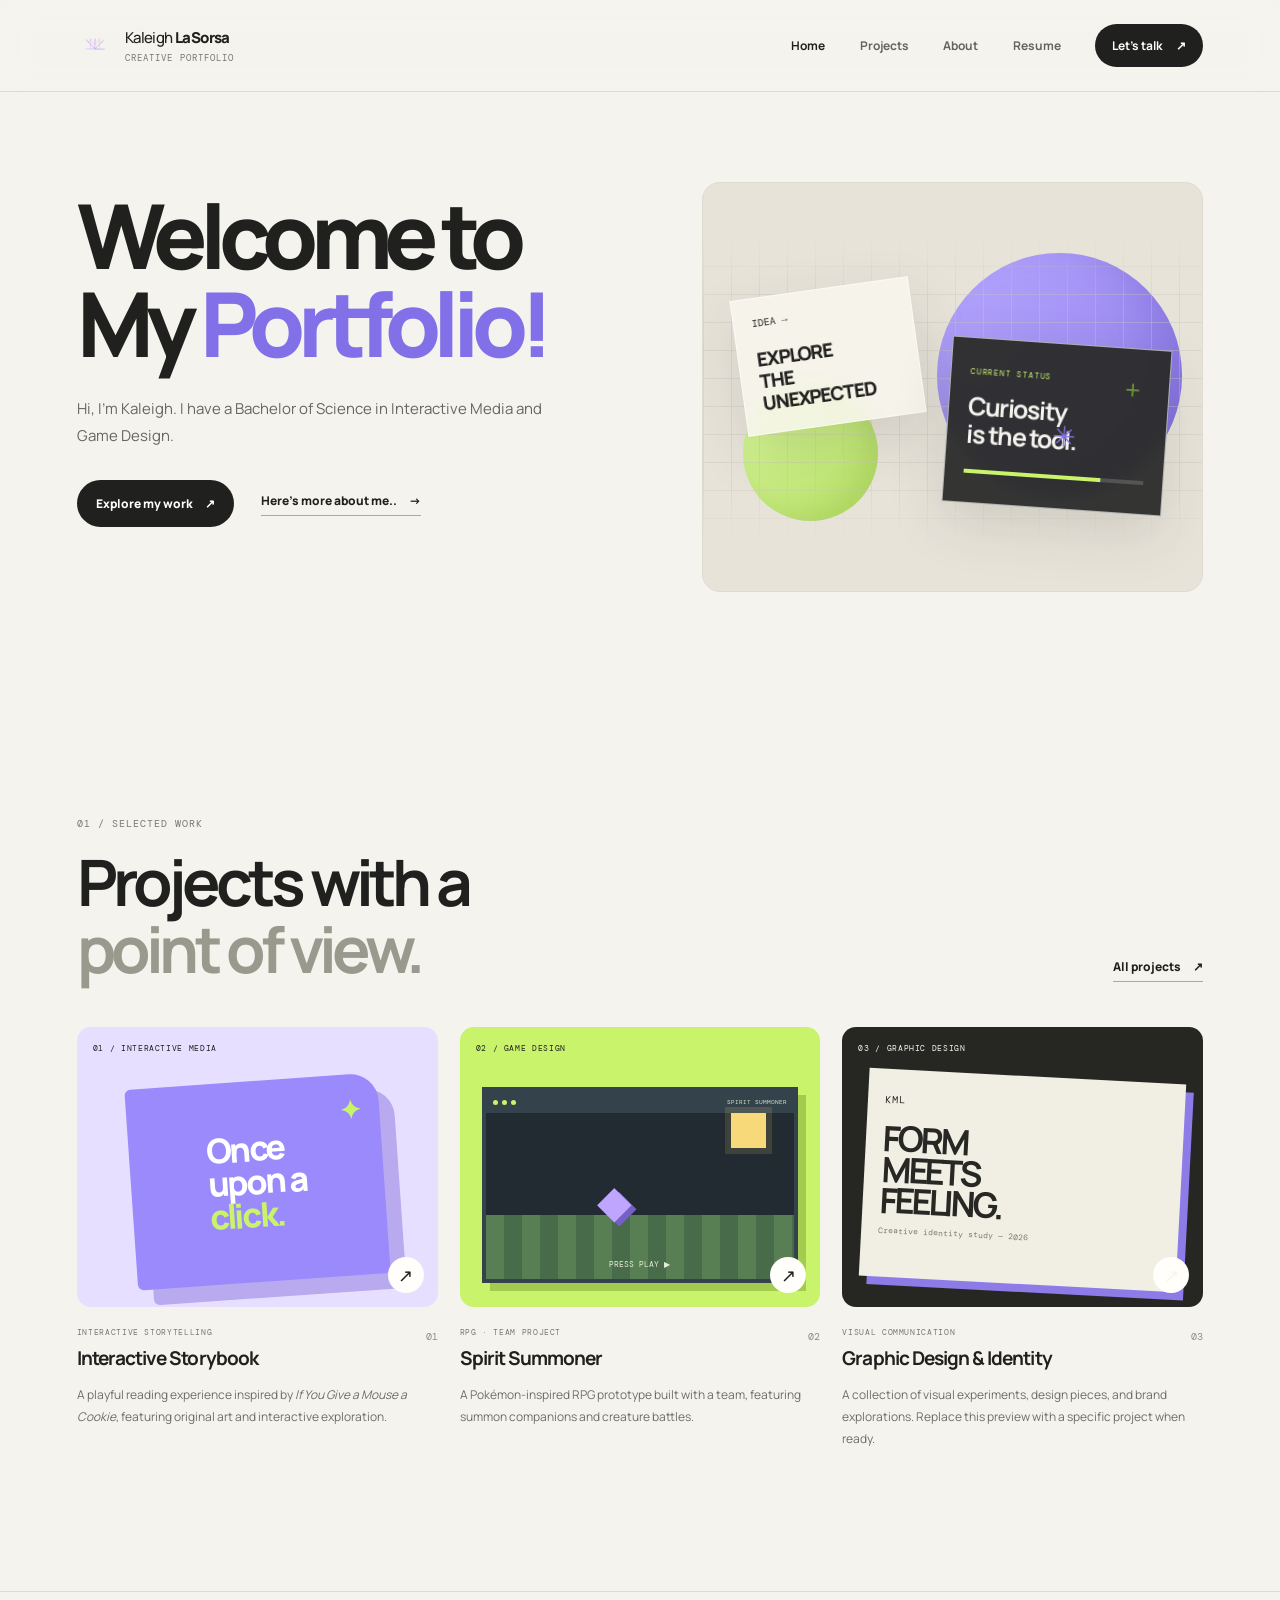
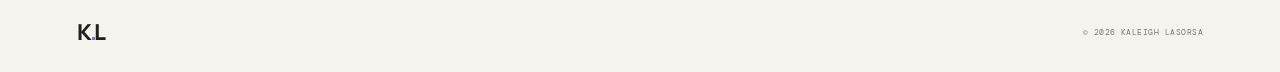
==== index.html @ 88a67cc1 "fix index" ====
<!doctype html>
<html lang="en">
<head>
  <meta charset="utf-8">
  <meta name="viewport" content="width=device-width, initial-scale=1">
  <meta name="description" content="Kaleigh LaSorsa's interactive media, game design, and creative portfolio.">
  <title>Kaleigh LaSorsa — Creative Portfolio</title>
  <link rel="preconnect" href="https://fonts.googleapis.com">
  <link rel="preconnect" href="https://fonts.gstatic.com" crossorigin>
  <link href="https://fonts.googleapis.com/css2?family=DM+Mono:wght@400;500&family=Manrope:wght@400;500;600;700;800&display=swap" rel="stylesheet">
  <link rel="stylesheet" href="style.css">
  <script src="script.js" defer></script>
</head>
<body>
  <a class="skip-link" href="#main">Skip to content</a>
  <div class="site-shell">
    <header class="site-header">
      <a class="brand" href="index.html" aria-label="Kaleigh LaSorsa home">
        <img src="images/logo-kml.png" alt="" class="brand-mark" onerror="this.style.display='none'">
        <span>Kaleigh <b>LaSorsa</b><small>CREATIVE PORTFOLIO</small></span>
      </a>
      <button class="menu-toggle" aria-expanded="false" aria-controls="primary-nav">Menu <span>＋</span></button>
      <nav class="nav-links" id="primary-nav" aria-label="Main navigation">
        <a class="active" href="index.html">Home</a>
        <a href="projects.html">Projects</a>
        <a href="about.html">About</a>
        <a href="resume.pdf">Resume</a>
        <a class="nav-contact" href="contact.html">Let's talk <span>↗</span></a>
      </nav>
    </header>

    <main id="main">
      <section class="hero section-wrap">
        <div class="hero-copy reveal">
          <h1>Welcome to <br>My <span class="accent-word">Portfolio!</span></h1>
          <p class="hero-intro"> Hi, I'm Kaleigh. I have a Bachelor of Science in Interactive Media
            and Game Design.  </p>
          <div class="hero-actions">
            <a class="button button-primary" href="projects.html">Explore my work <span>↗</span></a>
            <a class="text-link" href="about.html"> Here's more about me.. <span>→</span></a>
          </div>
          <div class="hero-meta">
  
          </div>
        </div>
        <div class="hero-art reveal" aria-label="Abstract creative studio illustration">
          <div class="art-topline"></div>
          <div class="orb orb-one"></div><div class="orb orb-two"></div>
          <div class="art-grid"></div>
          <div class="art-card card-back"><span>IDEA →</span><b>EXPLORE<br>THE UNEXPECTED</b></div>
          <div class="art-card card-front"><span class="mini-label">CURRENT STATUS</span><strong>Curiosity<br>is the tool.</strong><div class="progress-track"><i></i></div>
          <span class="art-cross cross-one">✳</span><span class="art-cross cross-two">+</span>
        </div>
      </section>

    

      <section class="section-wrap work-section" id="selected-work">
        <div class="section-heading reveal"><div><p class="eyebrow">01 / SELECTED WORK</p><h2>Projects with a<br><span class="muted-heading">point of view.</span></h2></div><a class="text-link" href="projects.html">All projects <span>↗</span></a></div>
        <div class="project-grid">
          <article class="project-card reveal">
            <a class="project-visual story-visual" href="projects.html" aria-label="View Interactive Storybook project">
              <span class="visual-label">01 / INTERACTIVE MEDIA</span><div class="storybook-shape"><span>Once<br>upon a<br><i>click.</i></span><b>✦</b></div><span class="visual-arrow">↗</span>
            </a>
            <div class="project-info"><div><p class="project-type">INTERACTIVE STORYTELLING</p><h3>Interactive Storybook</h3></div><span class="project-number">01</span></div>
            <p class="project-description">A playful reading experience inspired by <i>If You Give a Mouse a Cookie</i>, featuring original art and interactive exploration.</p>
          </article>
          <article class="project-card reveal">
            <a class="project-visual game-visual" href="https://youtu.be/v0D26dglorE" target="_blank" rel="noreferrer" aria-label="Watch Spirit Summoner project video">
              <span class="visual-label">02 / GAME DESIGN</span><div class="game-window"><div class="game-window-top"><i></i><i></i><i></i><span>SPIRIT SUMMONER</span></div><div class="pixel-sun"></div><div class="pixel-ground"></div><span class="pixel-creature">◆</span><span class="game-prompt">PRESS PLAY ▶</span></div><span class="visual-arrow">↗</span>
            </a>
            <div class="project-info"><div><p class="project-type">RPG · TEAM PROJECT</p><h3>Spirit Summoner</h3></div><span class="project-number">02</span></div>
            <p class="project-description">A Pokémon-inspired RPG prototype built with a team, featuring summon companions and creature battles.</p>
          </article>
          <article class="project-card reveal">
            <a class="project-visual identity-visual" href="projects.html" aria-label="View graphic design and identity work">
              <span class="visual-label">03 / GRAPHIC DESIGN</span><div class="identity-paper"><span>KML</span><b>FORM<br>MEETS<br>FEELING.</b><i>Creative identity study — 2026</i></div><span class="visual-arrow">↗</span>
            </a>
            <div class="project-info"><div><p class="project-type">VISUAL COMMUNICATION</p><h3>Graphic Design & Identity</h3></div><span class="project-number">03</span></div>
            <p class="project-description">A collection of visual experiments, design pieces, and brand explorations. Replace this preview with a specific project when ready.</p>
          </article>
        </div>
      </section>  
    <footer class="site-footer"><a class="footer-brand" href="index.html">K<span>.</span>L</a><span>© <span data-year></span> KALEIGH LASORSA</span></footer>
  </div>
</body>
</html>
---- style.css ----
/* Kaleigh LaSorsa portfolio — modern studio with subtle game UI details */
:root{--ink:#20211f;--paper:#f5f3ed;--white:#fffefa;--muted:#777970;--line:#dcdad2;--lime:#c9f36b;--purple:#9b8afb;--mono:"DM Mono",monospace;--sans:"Manrope",Arial,sans-serif;--radius:18px}
*{box-sizing:border-box}html{scroll-behavior:smooth;scroll-padding-top:90px}body{margin:0;background:var(--paper);color:var(--ink);font-family:var(--sans);-webkit-font-smoothing:antialiased}a{color:inherit;text-decoration:none}button,a{-webkit-tap-highlight-color:transparent}a:focus-visible,button:focus-visible{outline:3px solid #6e55e9;outline-offset:4px}.skip-link{position:absolute;left:-999px;top:8px;background:var(--ink);color:white;padding:12px;z-index:100}.skip-link:focus{left:8px}.site-shell{overflow:hidden}.site-header{height:92px;display:flex;align-items:center;justify-content:space-between;padding:0 clamp(22px,6vw,92px);border-bottom:1px solid var(--line);background:rgba(245,243,237,.92);position:sticky;top:0;z-index:20;backdrop-filter:blur(14px)}.brand{display:flex;align-items:center;gap:12px;font-size:15px;font-weight:500;letter-spacing:-.04em}.brand b{font-weight:800}.brand small{display:block;font:9px var(--mono);letter-spacing:.12em;color:var(--muted);margin-top:4px}.brand-mark{width:36px;height:36px;object-fit:contain}.nav-links{display:flex;align-items:center;gap:clamp(16px,2.7vw,38px);font-size:12px;font-weight:700}.nav-links>a:not(.nav-contact){color:#62645d;transition:color .2s}.nav-links>a:hover,.nav-links>a.active{color:var(--ink)}.nav-contact{background:var(--ink);color:white;padding:13px 17px;border-radius:100px}.nav-contact span,.button span{margin-left:12px}.menu-toggle{display:none;border:1px solid var(--line);background:transparent;border-radius:99px;padding:10px 14px;font:inherit}.section-wrap{width:min(1240px,88%);margin-inline:auto}.hero{min-height:600px;display:grid;grid-template-columns:1fr .9fr;align-items:center;gap:6%;padding-top:75px;padding-bottom:86px}.eyebrow{font:10px var(--mono);letter-spacing:.1em;color:#77796f;margin:0 0 24px}.status-dot{display:inline-block;width:7px;height:7px;background:#83b83b;border-radius:50%;margin-right:8px;box-shadow:0 0 0 4px #83b83b20}.hero h1{font-size:clamp(58px,7vw,100px);line-height:.98;letter-spacing:-.085em;margin:0;font-weight:800}.accent-word{color:#8170e8}.hero-intro{max-width:490px;color:#65675f;line-height:1.85;font-size:15px;margin:28px 0 30px}.hero-actions{display:flex;align-items:center;gap:27px;flex-wrap:wrap}.button{display:inline-flex;align-items:center;justify-content:center;padding:15px 19px;border-radius:100px;font-size:12px;font-weight:800;transition:transform .2s,box-shadow .2s}.button:hover{transform:translateY(-3px);box-shadow:0 10px 24px #20211f18}.button-primary{background:var(--ink);color:white}.text-link{font-size:12px;font-weight:800;border-bottom:1px solid #aaa99f;padding-bottom:6px}.text-link span{margin-left:10px}.hero-meta{display:flex;flex-wrap:wrap;gap:18px;margin-top:55px;font:9px var(--mono);letter-spacing:.04em;color:#77796f}.tiny-square{display:inline-block;width:5px;height:5px;background:var(--purple);margin-right:6px;vertical-align:middle}.hero-art{height:410px;position:relative;border-radius:var(--radius);overflow:hidden;background:#e7e3d9;border:1px solid #dedbd1}.art-topline,.art-footer{position:absolute;left:22px;right:22px;display:flex;justify-content:space-between;font:9px var(--mono);letter-spacing:.06em;color:#77796f;z-index:3}.art-topline{top:20px}.art-topline span:last-child{color:#557a28}.art-footer{bottom:20px}.art-grid{position:absolute;inset:55px 0 50px;background-image:linear-gradient(#c8c5bb66 1px,transparent 1px),linear-gradient(90deg,#c8c5bb66 1px,transparent 1px);background-size:28px 28px;mask-image:linear-gradient(transparent,black 20%,black 80%,transparent)}.orb{position:absolute;border-radius:50%;filter:blur(.2px)}.orb-one{width:245px;height:245px;right:4%;top:70px;background:linear-gradient(135deg,#b7a8ff,#8b78e7);box-shadow:inset -22px -18px 45px #6453bd55}.orb-two{width:135px;height:135px;left:8%;bottom:70px;background:linear-gradient(135deg,#d9f99b,#b7df65);box-shadow:inset -12px -10px 24px #71972a2c}.art-card{position:absolute;z-index:2;box-shadow:0 20px 55px #25241f20;border:1px solid #ffffff9c;backdrop-filter:blur(10px)}.card-back{top:105px;left:7%;width:180px;padding:18px;background:#f8f6eddd;transform:rotate(-8deg);font:10px var(--mono)}.card-back b{display:block;font:800 19px/1.15 var(--sans);margin-top:20px;letter-spacing:-.06em}.card-front{right:7%;bottom:82px;width:220px;padding:19px;background:#292a28eF;color:#f5f3ed;transform:rotate(4deg)}.mini-label{font:8px var(--mono);color:var(--lime);letter-spacing:.1em}.card-front strong{display:block;font-size:25px;letter-spacing:-.06em;line-height:1.1;margin:13px 0 22px}.progress-track{height:4px;background:#ffffff2a;margin-bottom:10px}.progress-track i{display:block;height:100%;width:76%;background:var(--lime)}.card-front small{font:7px var(--mono);color:#bdbdb3}.card-front small b{color:var(--lime);float:right}.art-cross{position:absolute;z-index:3;font-size:28px;color:#8070df}.cross-one{top:72px;left:48%}.cross-two{bottom:105px;right:13%;color:#6f9637}.ticker{background:var(--lime);padding:16px 0;overflow:hidden;transform:rotate(-1deg) scale(1.02)}.ticker-track{display:flex;justify-content:space-around;gap:40px;white-space:nowrap;font:10px var(--mono);letter-spacing:.08em;animation:marquee 28s linear infinite}.work-section{padding-top:125px;padding-bottom:130px}.section-heading{display:flex;align-items:end;justify-content:space-between;margin-bottom:45px}.section-heading h2,.about-band h2,.contact-strip h2{font-size:clamp(38px,5vw,64px);line-height:1.05;letter-spacing:-.075em;margin:0}.muted-heading{color:#99998e}.section-heading .eyebrow{margin-bottom:18px}.project-grid{display:grid;grid-template-columns:repeat(3,minmax(0,1fr));gap:22px}.project-card{min-width:0}.project-visual{height:280px;display:block;position:relative;overflow:hidden;border-radius:14px;transition:transform .3s}.project-visual:hover{transform:translateY(-5px)}.visual-label{position:absolute;top:16px;left:16px;z-index:3;font:8px var(--mono);letter-spacing:.08em}.visual-arrow{position:absolute;right:14px;bottom:14px;width:36px;height:36px;display:grid;place-items:center;background:var(--white);border-radius:50%;font-size:18px;z-index:4;transition:transform .2s}.project-visual:hover .visual-arrow{transform:rotate(45deg)}.story-visual{background:#e6dfff}.storybook-shape{position:absolute;inset:54px 15% 25px;background:#9b8afb;border-radius:6px 28px 6px 6px;transform:rotate(-4deg);display:flex;align-items:center;justify-content:center;box-shadow:15px 16px 0 #b9aaf0;color:white}.storybook-shape span{font-size:34px;font-weight:800;line-height:.98;letter-spacing:-.07em}.storybook-shape i{color:var(--lime);font-style:normal}.storybook-shape b{position:absolute;right:17px;top:17px;font-size:26px;color:var(--lime)}.game-visual{background:#c9f36b}.game-window{position:absolute;inset:60px 22px 24px;background:#222b31;border:4px solid #34434b;box-shadow:8px 8px 0 #a3cb4e;overflow:hidden}.game-window-top{height:22px;background:#34434b;display:flex;align-items:center;gap:4px;padding:0 7px;color:#d5e6c6;font:6px var(--mono)}.game-window-top i{width:5px;height:5px;border-radius:50%;background:#c9f36b}.game-window-top span{margin-left:auto}.pixel-sun{position:absolute;top:22px;right:28px;width:35px;height:35px;background:#f7d979;box-shadow:0 0 0 6px #f7d97922}.pixel-ground{position:absolute;bottom:0;left:0;right:0;height:34%;background:repeating-linear-gradient(90deg,#587e54 0 18px,#486c49 18px 36px)}.pixel-creature{position:absolute;bottom:26%;left:36%;font-size:45px;color:#c0a5ff;text-shadow:5px 4px #765fc7}.game-prompt{position:absolute;bottom:10px;left:0;right:0;text-align:center;color:#e6edda;font:8px var(--mono);animation:blink 1.8s steps(2,start) infinite}.identity-visual{background:#262723;color:#f6f4ed}.identity-paper{position:absolute;inset:49px 22px 23px;background:#f1eee4;color:#272823;padding:17px;transform:rotate(3deg);box-shadow:8px 8px 0 #8d7be8}.identity-paper>span{font:10px var(--mono);letter-spacing:.1em}.identity-paper b{display:block;font-size:35px;line-height:.88;letter-spacing:-.09em;margin-top:15px}.identity-paper i{display:block;font:8px var(--mono);margin-top:10px;color:#77796f}.project-info{display:flex;justify-content:space-between;gap:12px;align-items:start;margin-top:20px}.project-type{font:8px var(--mono);letter-spacing:.08em;color:#77796f;margin:0 0 8px}.project-info h3{font-size:19px;letter-spacing:-.05em;margin:0}.project-number{font:10px var(--mono);color:#8c8d83;padding-top:3px}.project-description{font-size:12px;line-height:1.8;color:#6d6e66;margin-top:13px}.about-band{background:#292a27;color:var(--white);padding:90px 0}.about-band-inner{display:grid;grid-template-columns:1fr .7fr;gap:12%;align-items:center}.about-band .eyebrow{color:#b7b8ad}.about-band h2{font-size:clamp(40px,5.4vw,68px)}.about-band .accent-word{color:var(--lime)}.about-band-copy p{font-size:14px;line-height:1.9;color:#c5c5ba;margin:0 0 25px}.button-light{background:var(--lime);color:var(--ink)}.contact-strip{display:flex;align-items:center;justify-content:space-between;padding-top:105px;padding-bottom:105px}.contact-strip .eyebrow{margin-bottom:18px}.round-link{width:68px;height:68px;display:grid;place-items:center;border-radius:50%;background:var(--purple);font-size:30px;transition:transform .25s}.round-link:hover{transform:rotate(45deg)}.site-footer{border-top:1px solid var(--line);padding:25px clamp(22px,6vw,92px);display:flex;align-items:center;justify-content:space-between;gap:15px}.footer-brand{font-size:22px;font-weight:800;letter-spacing:-.1em}.footer-brand span{color:#8170e8}.site-footer p{font-size:11px;color:#77796f}.site-footer>span{font:8px var(--mono);color:#77796f;letter-spacing:.06em}
/* Secondary pages */
.page-hero{padding:90px 0 55px}.page-hero h1{font-size:clamp(48px,8vw,88px);letter-spacing:-.08em;line-height:.98;margin:0 0 22px}.page-hero>p:last-child{max-width:600px;line-height:1.8;color:#66685f}.page-content{padding-bottom:120px}.detail-panel{background:var(--white);border:1px solid var(--line);border-radius:var(--radius);padding:clamp(24px,5vw,50px);margin-bottom:20px}.detail-panel h2{font-size:28px;letter-spacing:-.06em;margin-top:0}.detail-panel p,.detail-panel li{line-height:1.9;color:#64665e;font-size:14px}.detail-grid{display:grid;grid-template-columns:repeat(2,1fr);gap:20px}.project-list-card{display:grid;grid-template-columns:180px 1fr;gap:24px;align-items:center}.project-list-art{min-height:150px;border-radius:12px;display:grid;place-items:center;font-size:36px;background:#e6dfff;color:#8170e8}.project-list-card:nth-child(2) .project-list-art{background:#c9f36b;color:#292a27}.project-list-card h2{margin:5px 0 8px}.project-list-card p{margin:0}.contact-email{display:inline-block;font-size:clamp(18px,3vw,30px);font-weight:800;border-bottom:2px solid var(--purple);padding-bottom:8px;overflow-wrap:anywhere}.reveal{opacity:0;transform:translateY(18px);transition:opacity .7s ease,transform .7s cubic-bezier(.2,.7,.2,1)}.reveal.is-visible{opacity:1;transform:translateY(0)}@keyframes marquee{to{transform:translateX(-12%)}}@keyframes blink{50%{opacity:.25}}
@media(max-width:900px){.hero{grid-template-columns:1fr;gap:42px;padding-top:70px}.hero-art{max-width:620px;width:100%;justify-self:center}.hero-meta{margin-top:35px}.project-grid{grid-template-columns:repeat(2,minmax(0,1fr))}.project-card:last-child{grid-column:1/-1}.project-card:last-child .project-visual{height:240px}.about-band-inner{grid-template-columns:1fr;gap:28px}.site-footer{flex-wrap:wrap}}
@media(max-width:640px){.site-header{height:76px}.brand{font-size:13px}.brand-mark{width:30px;height:30px}.menu-toggle{display:block}.nav-links{display:none;position:absolute;top:75px;left:0;right:0;padding:18px 6% 24px;background:var(--paper);border-bottom:1px solid var(--line);flex-direction:column;align-items:stretch;gap:0}.nav-links.open{display:flex}.nav-links>a{padding:14px 0}.nav-links .nav-contact{text-align:center;margin-top:8px;padding:13px}.hero{padding-top:58px;padding-bottom:60px}.hero h1{font-size:clamp(55px,15vw,80px)}.hero-intro{font-size:14px}.hero-art{height:340px}.orb-one{width:190px;height:190px;top:65px}.orb-two{width:100px;height:100px}.card-back{width:145px;top:90px}.card-back b{font-size:16px}.card-front{width:185px;bottom:67px}.card-front strong{font-size:22px}.hero-meta{gap:12px;font-size:8px}.ticker-track{justify-content:flex-start;animation-duration:20s}.work-section{padding-top:85px;padding-bottom:85px}.section-heading{align-items:start;gap:18px;flex-direction:column}.section-heading h2,.about-band h2,.contact-strip h2{font-size:44px}.project-grid{grid-template-columns:1fr;gap:35px}.project-card:last-child{grid-column:auto}.project-visual,.project-card:last-child .project-visual{height:270px}.about-band{padding:70px 0}.contact-strip{padding-top:75px;padding-bottom:75px}.round-link{width:55px;height:55px;flex:0 0 auto}.site-footer{align-items:flex-start;flex-direction:column;gap:8px}.page-hero{padding-top:65px}.detail-grid{grid-template-columns:1fr}.project-list-card{grid-template-columns:1fr;gap:16px}.project-list-art{min-height:120px}}
@media(prefers-reduced-motion:reduce){*,*::before,*::after{scroll-behavior:auto!important;animation-duration:.01ms!important;animation-iteration-count:1!important;transition-duration:.01ms!important}.reveal{opacity:1;transform:none}}
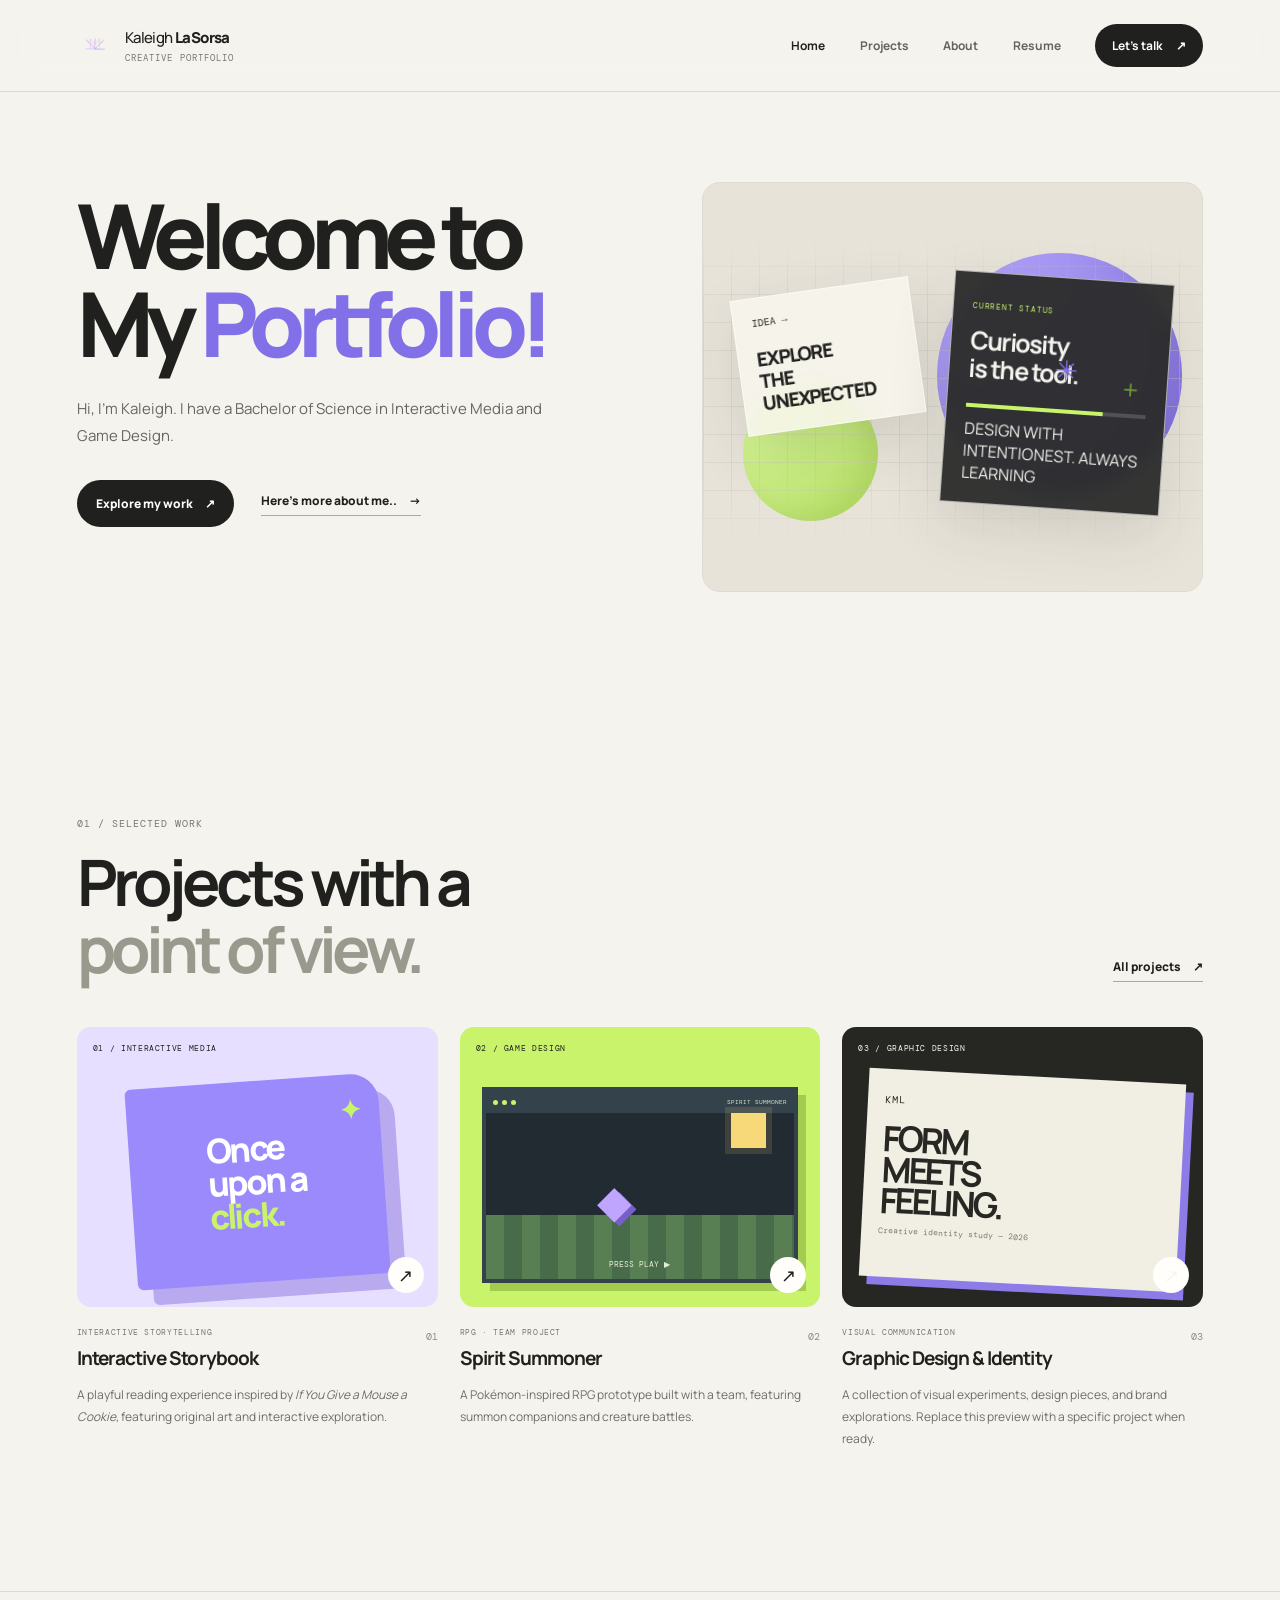
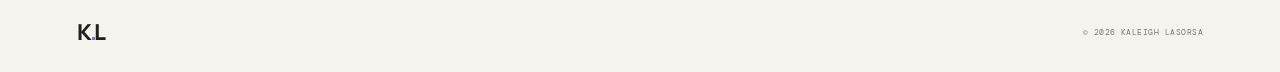
==== commit 09aaf416: "fix index" ====
--- a/index.html
+++ b/index.html
@@ -50,6 +50,7 @@
           <div class="art-card card-back"><span>IDEA →</span><b>EXPLORE<br>THE UNEXPECTED</b></div>
           <div class="art-card card-front"><span class="mini-label">CURRENT STATUS</span><strong>Curiosity<br>is the tool.</strong><div class="progress-track"><i></i></div>
           <span class="art-cross cross-one">✳</span><span class="art-cross cross-two">+</span>
+          <class="art-footer"><span>DESIGN WITH INTENTION</span><span>EST. ALWAYS LEARNING</span></div>
         </div>
       </section>
 
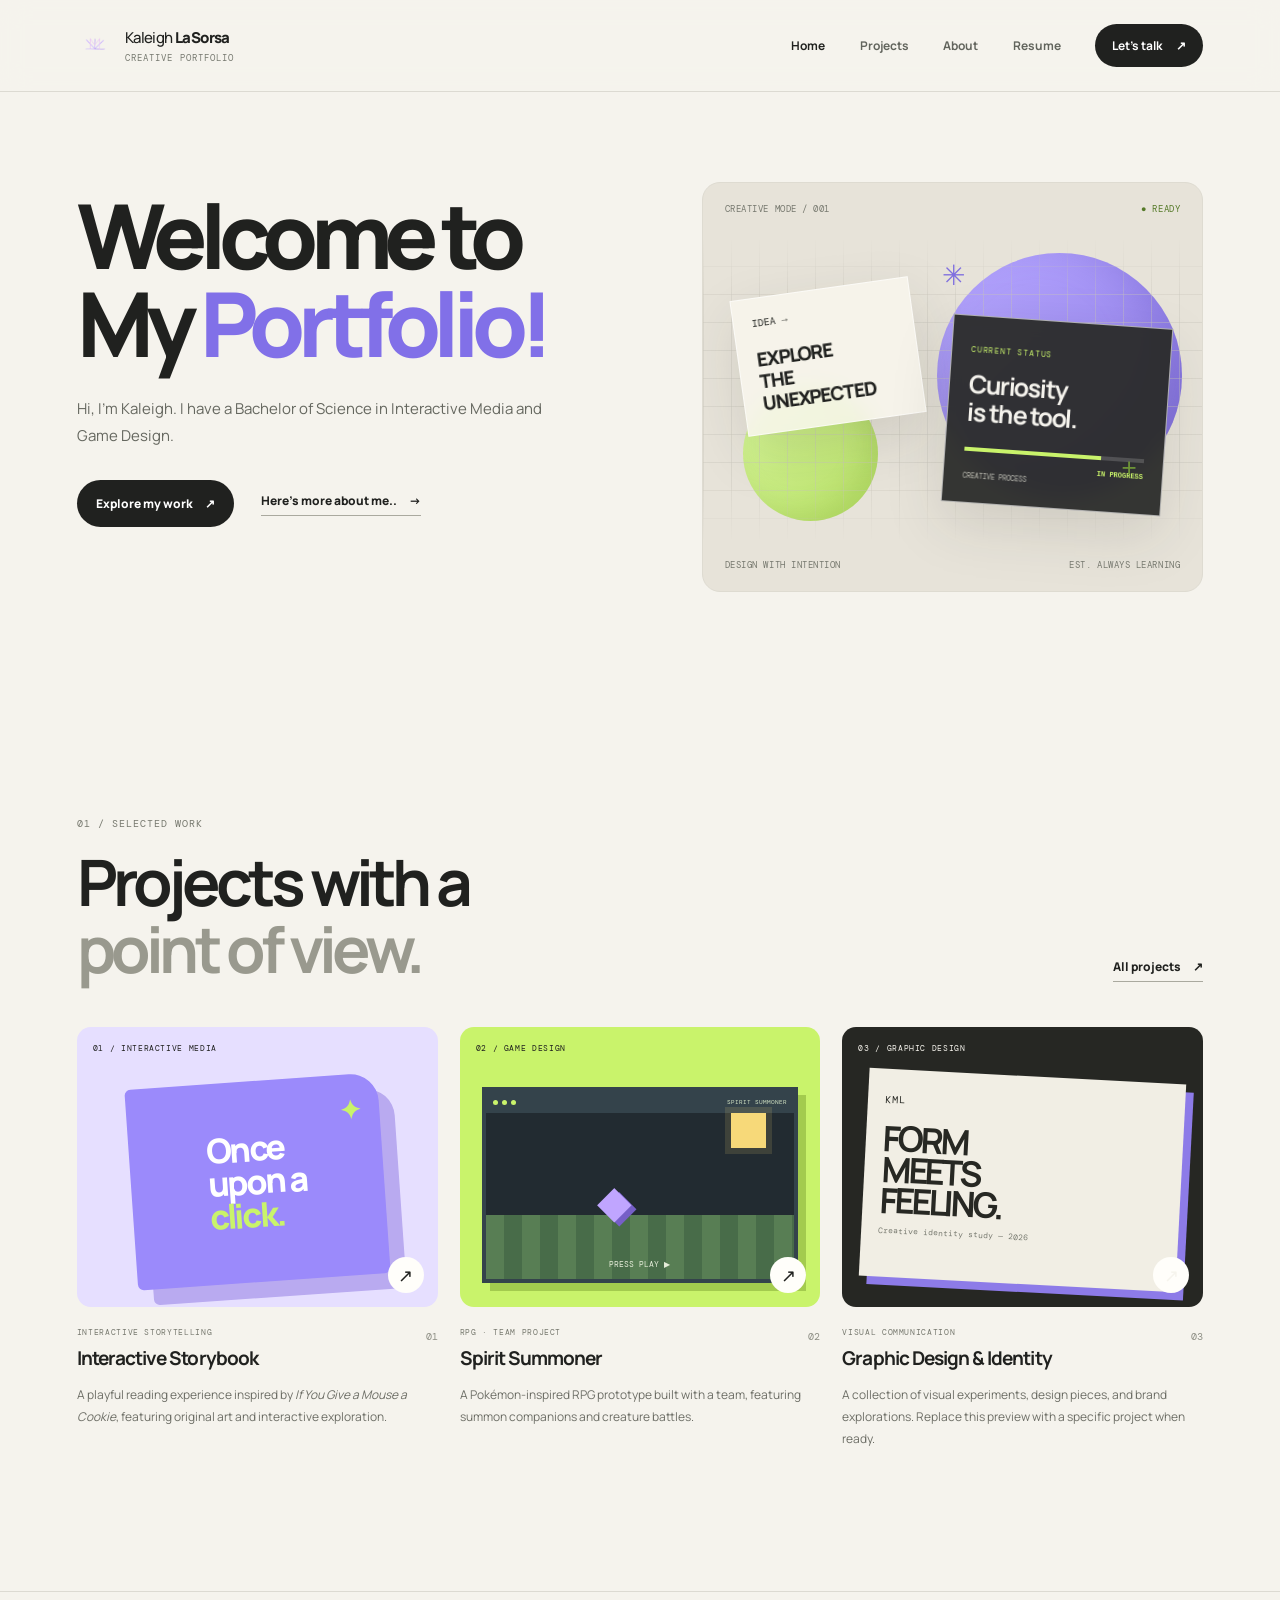
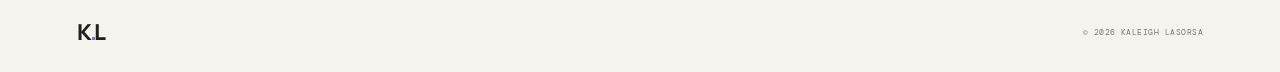
==== commit a5b8e9f6: "fix" ====
--- a/index.html
+++ b/index.html
@@ -44,13 +44,13 @@
           </div>
         </div>
         <div class="hero-art reveal" aria-label="Abstract creative studio illustration">
-          <div class="art-topline"></div>
+          <div class="art-topline"><span>CREATIVE MODE / 001</span><span>● READY</span></div>
           <div class="orb orb-one"></div><div class="orb orb-two"></div>
           <div class="art-grid"></div>
           <div class="art-card card-back"><span>IDEA →</span><b>EXPLORE<br>THE UNEXPECTED</b></div>
-          <div class="art-card card-front"><span class="mini-label">CURRENT STATUS</span><strong>Curiosity<br>is the tool.</strong><div class="progress-track"><i></i></div>
+          <div class="art-card card-front"><span class="mini-label">CURRENT STATUS</span><strong>Curiosity<br>is the tool.</strong><div class="progress-track"><i></i></div><small>CREATIVE PROCESS <b>IN PROGRESS</b></small></div>
           <span class="art-cross cross-one">✳</span><span class="art-cross cross-two">+</span>
-          <class="art-footer"><span>DESIGN WITH INTENTION</span><span>EST. ALWAYS LEARNING</span></div>
+          <div class="art-footer"><span>DESIGN WITH INTENTION</span><span>EST. ALWAYS LEARNING</span></div>
         </div>
       </section>
 
@@ -81,7 +81,8 @@
             <p class="project-description">A collection of visual experiments, design pieces, and brand explorations. Replace this preview with a specific project when ready.</p>
           </article>
         </div>
-      </section>  
+      </section>
+  
     <footer class="site-footer"><a class="footer-brand" href="index.html">K<span>.</span>L</a><span>© <span data-year></span> KALEIGH LASORSA</span></footer>
   </div>
 </body>
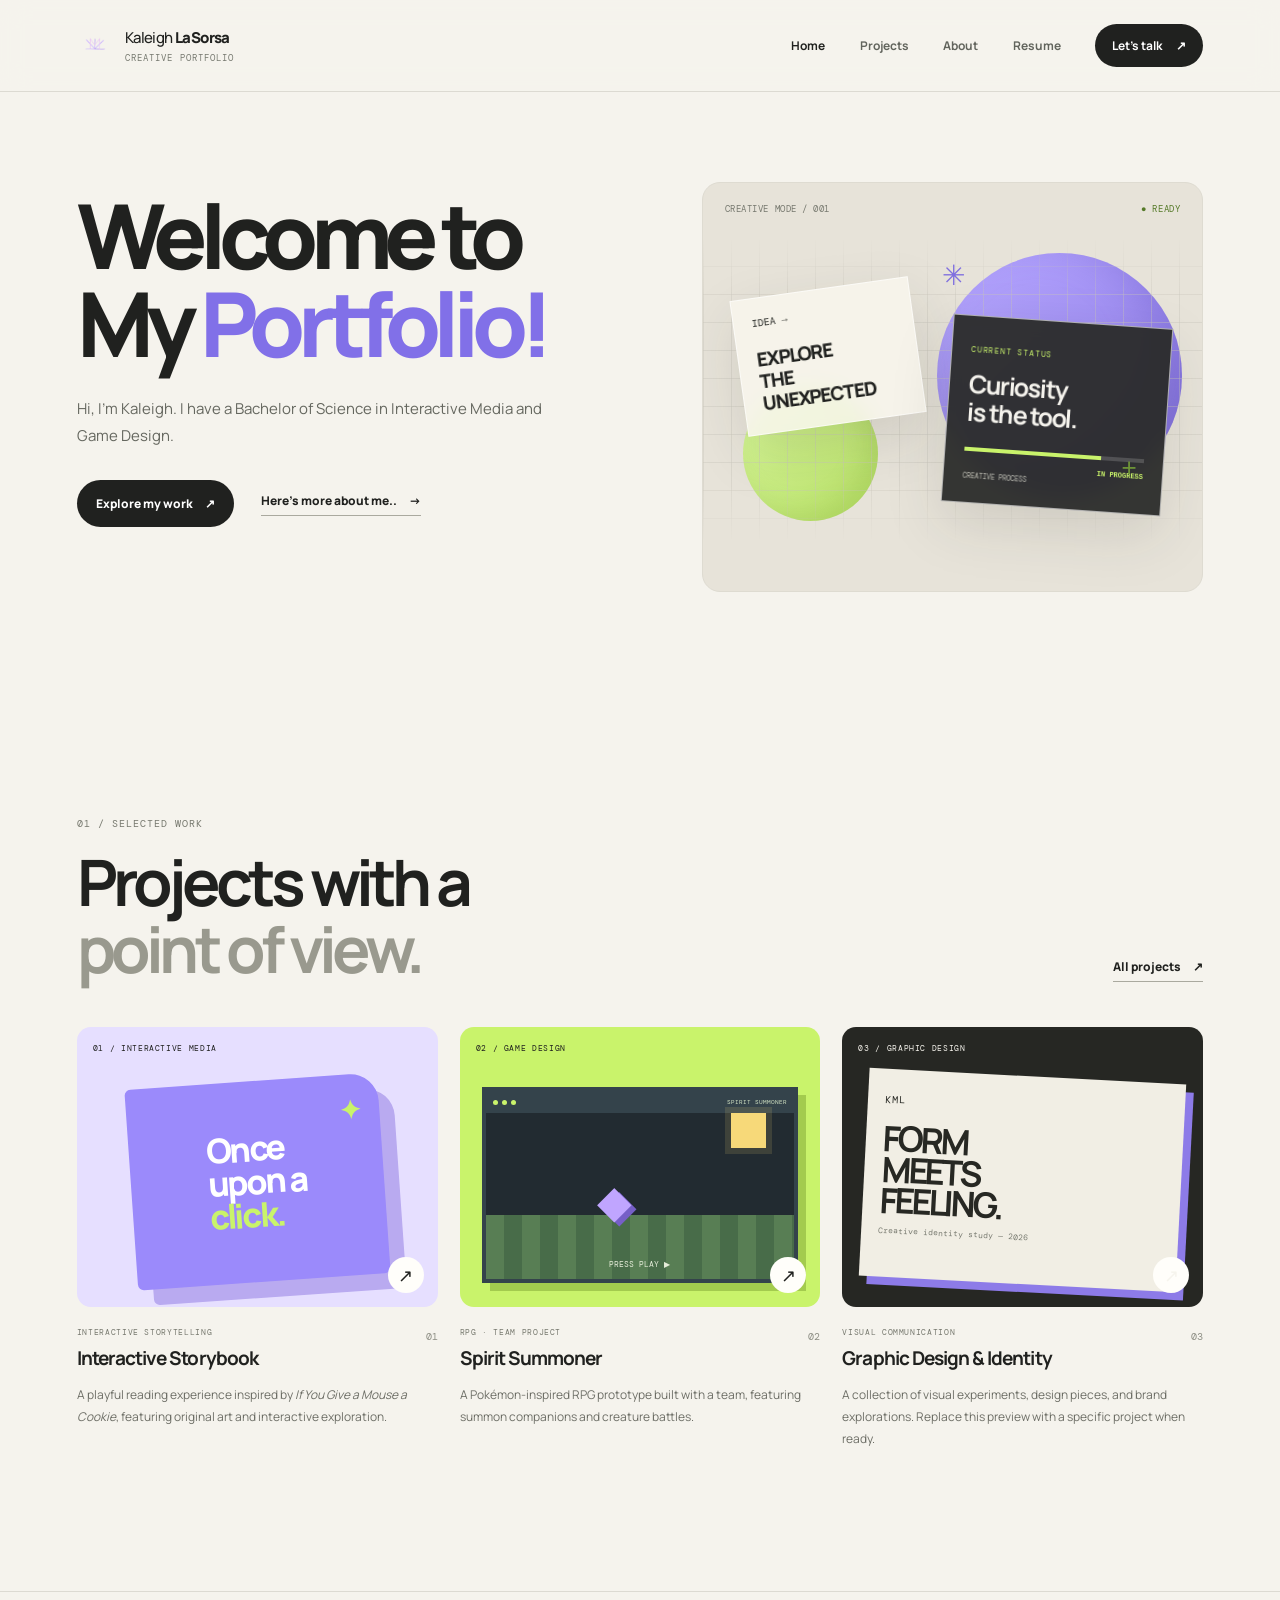
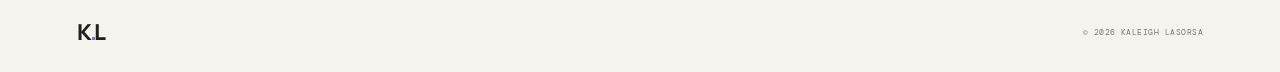
==== commit c8c5e4b1: "project" ====
--- a/index.html
+++ b/index.html
@@ -50,7 +50,7 @@
           <div class="art-card card-back"><span>IDEA →</span><b>EXPLORE<br>THE UNEXPECTED</b></div>
           <div class="art-card card-front"><span class="mini-label">CURRENT STATUS</span><strong>Curiosity<br>is the tool.</strong><div class="progress-track"><i></i></div><small>CREATIVE PROCESS <b>IN PROGRESS</b></small></div>
           <span class="art-cross cross-one">✳</span><span class="art-cross cross-two">+</span>
-          <div class="art-footer"><span>DESIGN WITH INTENTION</span><span>EST. ALWAYS LEARNING</span></div>
+          <div class="art-footer"><span></span><span></span></div>
         </div>
       </section>
 
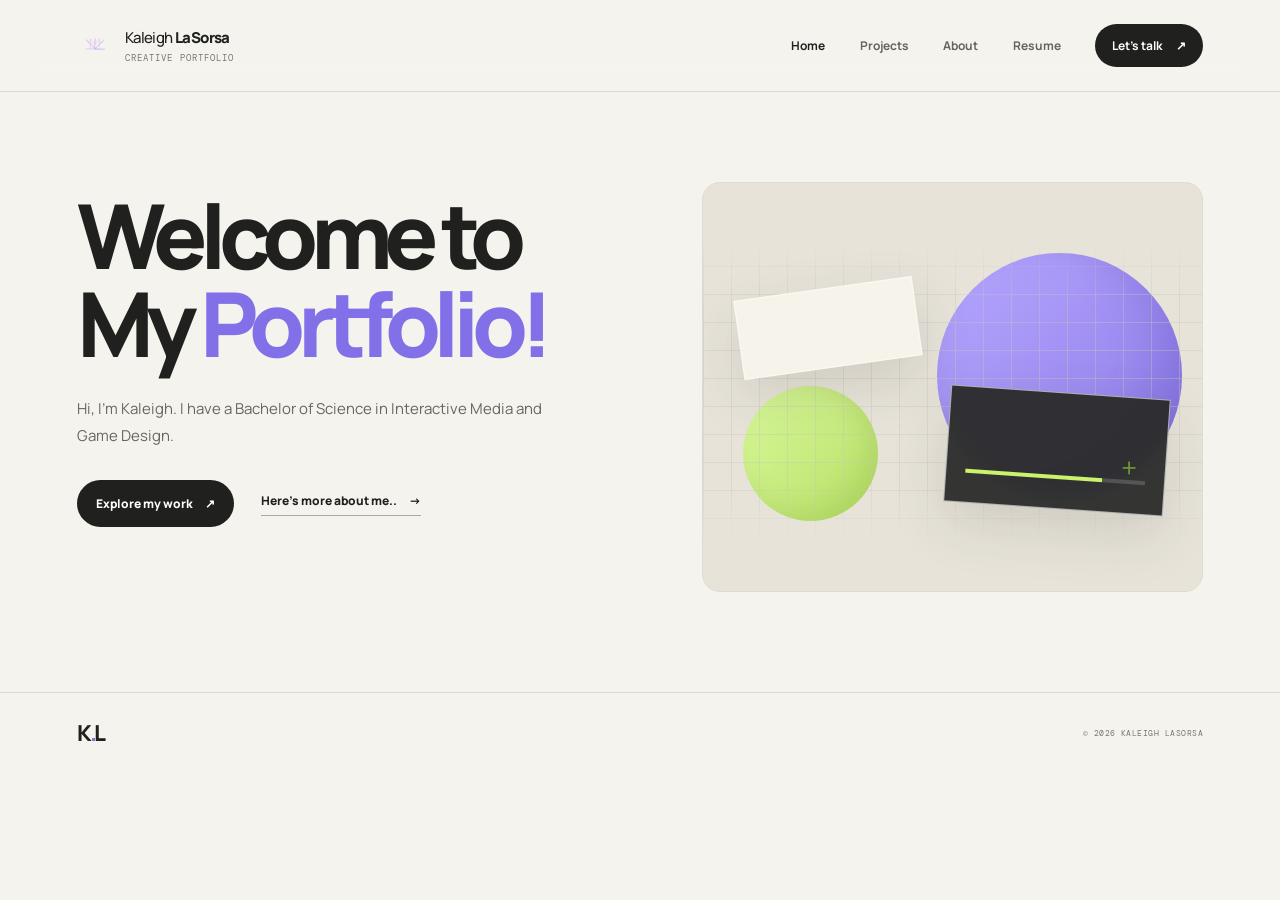
==== commit 09ac7497: "home page" ====
--- a/index.html
+++ b/index.html
@@ -44,45 +44,18 @@
           </div>
         </div>
         <div class="hero-art reveal" aria-label="Abstract creative studio illustration">
-          <div class="art-topline"><span>CREATIVE MODE / 001</span><span>● READY</span></div>
+          <div class="art-topline"><span></span><span></span></div>
           <div class="orb orb-one"></div><div class="orb orb-two"></div>
           <div class="art-grid"></div>
-          <div class="art-card card-back"><span>IDEA →</span><b>EXPLORE<br>THE UNEXPECTED</b></div>
-          <div class="art-card card-front"><span class="mini-label">CURRENT STATUS</span><strong>Curiosity<br>is the tool.</strong><div class="progress-track"><i></i></div><small>CREATIVE PROCESS <b>IN PROGRESS</b></small></div>
-          <span class="art-cross cross-one">✳</span><span class="art-cross cross-two">+</span>
+          <div class="art-card card-back"><span></span><b><br></b></div>
+          <div class="art-card card-front"><span class="mini-label"></span><strong><br></strong><div class="progress-track"><i></i></div><small> <b></b></small></div>
+          <span class="art-cross cross-one"></span><span class="art-cross cross-two">+</span>
           <div class="art-footer"><span></span><span></span></div>
         </div>
       </section>
 
     
 
-      <section class="section-wrap work-section" id="selected-work">
-        <div class="section-heading reveal"><div><p class="eyebrow">01 / SELECTED WORK</p><h2>Projects with a<br><span class="muted-heading">point of view.</span></h2></div><a class="text-link" href="projects.html">All projects <span>↗</span></a></div>
-        <div class="project-grid">
-          <article class="project-card reveal">
-            <a class="project-visual story-visual" href="projects.html" aria-label="View Interactive Storybook project">
-              <span class="visual-label">01 / INTERACTIVE MEDIA</span><div class="storybook-shape"><span>Once<br>upon a<br><i>click.</i></span><b>✦</b></div><span class="visual-arrow">↗</span>
-            </a>
-            <div class="project-info"><div><p class="project-type">INTERACTIVE STORYTELLING</p><h3>Interactive Storybook</h3></div><span class="project-number">01</span></div>
-            <p class="project-description">A playful reading experience inspired by <i>If You Give a Mouse a Cookie</i>, featuring original art and interactive exploration.</p>
-          </article>
-          <article class="project-card reveal">
-            <a class="project-visual game-visual" href="https://youtu.be/v0D26dglorE" target="_blank" rel="noreferrer" aria-label="Watch Spirit Summoner project video">
-              <span class="visual-label">02 / GAME DESIGN</span><div class="game-window"><div class="game-window-top"><i></i><i></i><i></i><span>SPIRIT SUMMONER</span></div><div class="pixel-sun"></div><div class="pixel-ground"></div><span class="pixel-creature">◆</span><span class="game-prompt">PRESS PLAY ▶</span></div><span class="visual-arrow">↗</span>
-            </a>
-            <div class="project-info"><div><p class="project-type">RPG · TEAM PROJECT</p><h3>Spirit Summoner</h3></div><span class="project-number">02</span></div>
-            <p class="project-description">A Pokémon-inspired RPG prototype built with a team, featuring summon companions and creature battles.</p>
-          </article>
-          <article class="project-card reveal">
-            <a class="project-visual identity-visual" href="projects.html" aria-label="View graphic design and identity work">
-              <span class="visual-label">03 / GRAPHIC DESIGN</span><div class="identity-paper"><span>KML</span><b>FORM<br>MEETS<br>FEELING.</b><i>Creative identity study — 2026</i></div><span class="visual-arrow">↗</span>
-            </a>
-            <div class="project-info"><div><p class="project-type">VISUAL COMMUNICATION</p><h3>Graphic Design & Identity</h3></div><span class="project-number">03</span></div>
-            <p class="project-description">A collection of visual experiments, design pieces, and brand explorations. Replace this preview with a specific project when ready.</p>
-          </article>
-        </div>
-      </section>
-  
     <footer class="site-footer"><a class="footer-brand" href="index.html">K<span>.</span>L</a><span>© <span data-year></span> KALEIGH LASORSA</span></footer>
   </div>
 </body>
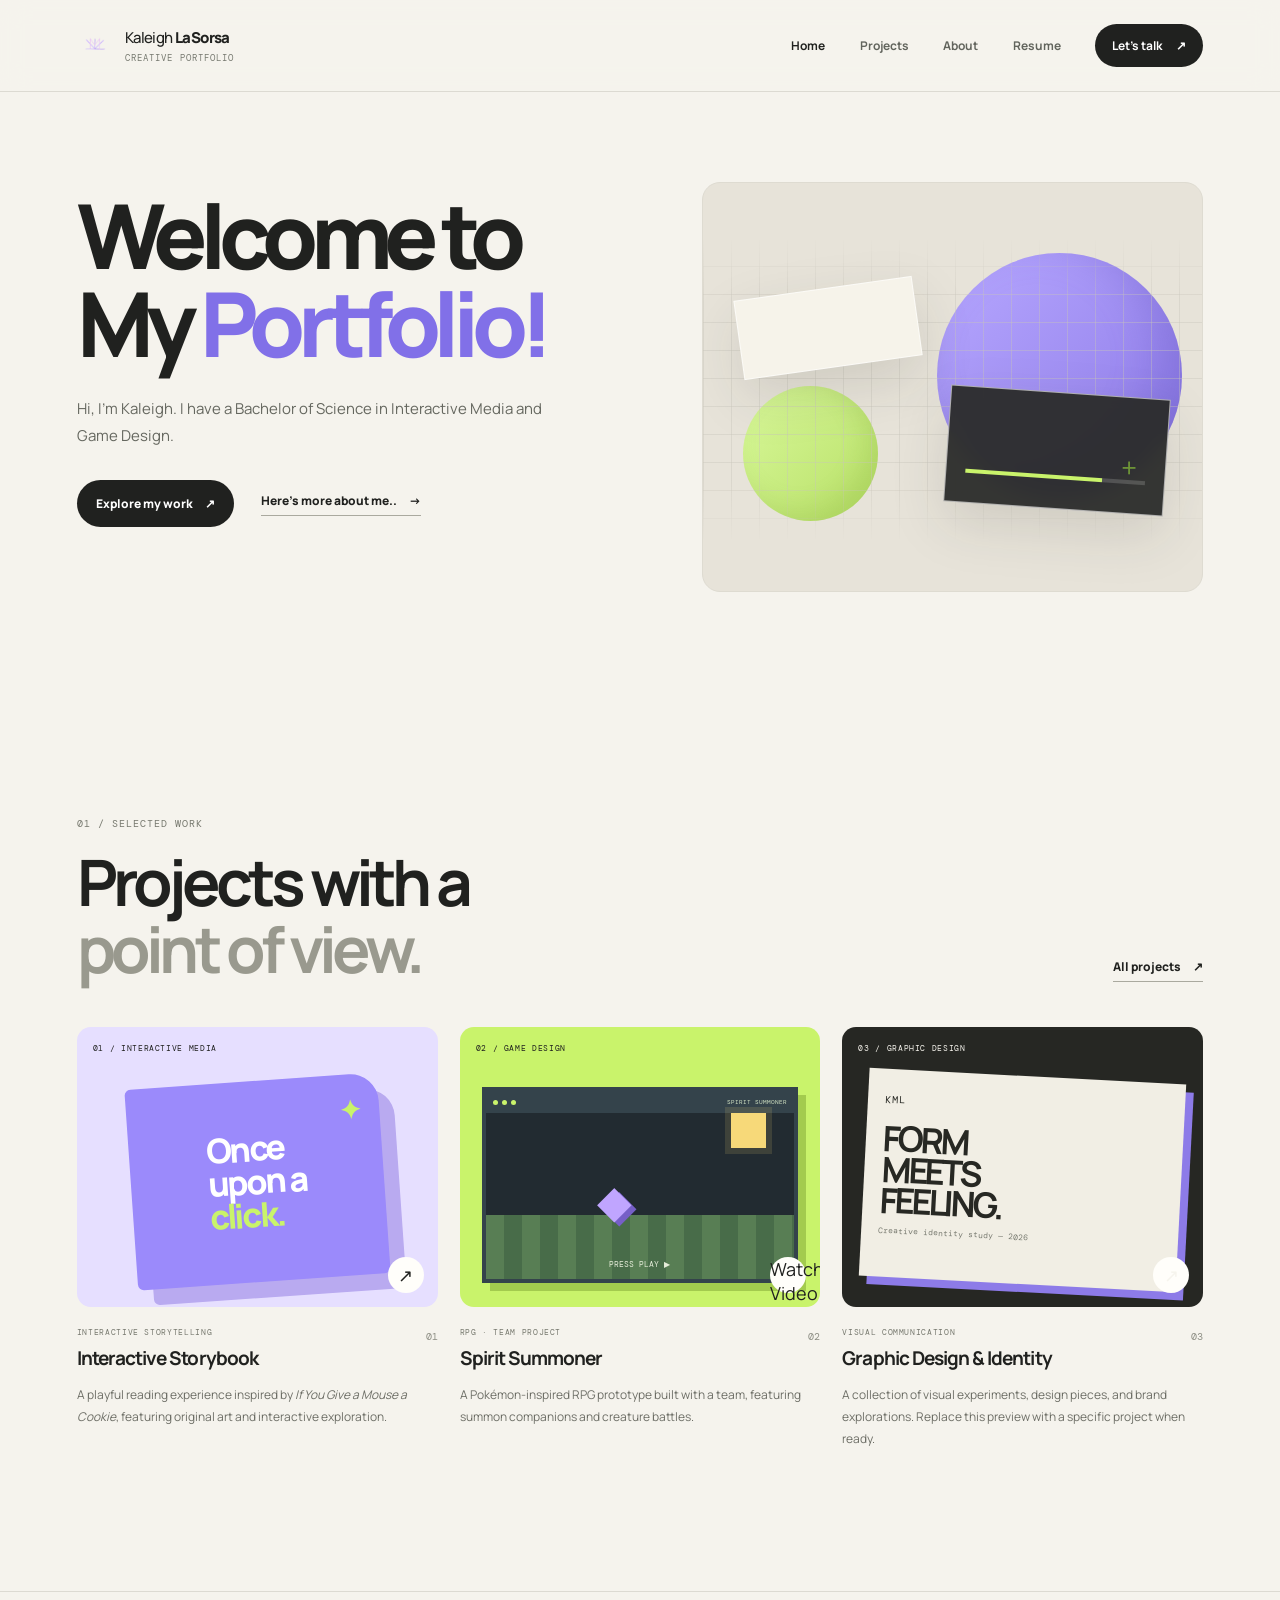
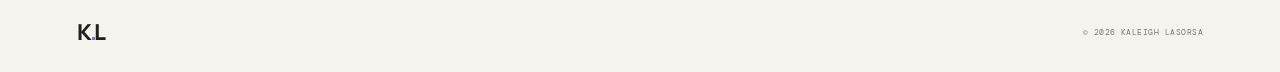
==== commit 381880e3: "story pt5" ====
--- a/index.html
+++ b/index.html
@@ -1,5 +1,6 @@
 <!doctype html>
 <html lang="en">
+
 <head>
   <meta charset="utf-8">
   <meta name="viewport" content="width=device-width, initial-scale=1">
@@ -7,10 +8,13 @@
   <title>Kaleigh LaSorsa — Creative Portfolio</title>
   <link rel="preconnect" href="https://fonts.googleapis.com">
   <link rel="preconnect" href="https://fonts.gstatic.com" crossorigin>
-  <link href="https://fonts.googleapis.com/css2?family=DM+Mono:wght@400;500&family=Manrope:wght@400;500;600;700;800&display=swap" rel="stylesheet">
+  <link
+    href="https://fonts.googleapis.com/css2?family=DM+Mono:wght@400;500&family=Manrope:wght@400;500;600;700;800&display=swap"
+    rel="stylesheet">
   <link rel="stylesheet" href="style.css">
   <script src="script.js" defer></script>
 </head>
+
 <body>
   <a class="skip-link" href="#main">Skip to content</a>
   <div class="site-shell">
@@ -34,29 +38,97 @@
         <div class="hero-copy reveal">
           <h1>Welcome to <br>My <span class="accent-word">Portfolio!</span></h1>
           <p class="hero-intro"> Hi, I'm Kaleigh. I have a Bachelor of Science in Interactive Media
-            and Game Design.  </p>
+            and Game Design. </p>
           <div class="hero-actions">
             <a class="button button-primary" href="projects.html">Explore my work <span>↗</span></a>
             <a class="text-link" href="about.html"> Here's more about me.. <span>→</span></a>
           </div>
           <div class="hero-meta">
-  
+
           </div>
         </div>
         <div class="hero-art reveal" aria-label="Abstract creative studio illustration">
           <div class="art-topline"><span></span><span></span></div>
-          <div class="orb orb-one"></div><div class="orb orb-two"></div>
+          <div class="orb orb-one"></div>
+          <div class="orb orb-two"></div>
           <div class="art-grid"></div>
           <div class="art-card card-back"><span></span><b><br></b></div>
-          <div class="art-card card-front"><span class="mini-label"></span><strong><br></strong><div class="progress-track"><i></i></div><small> <b></b></small></div>
+          <div class="art-card card-front"><span class="mini-label"></span><strong><br></strong>
+            <div class="progress-track"><i></i></div><small> <b></b></small>
+          </div>
           <span class="art-cross cross-one"></span><span class="art-cross cross-two">+</span>
           <div class="art-footer"><span></span><span></span></div>
         </div>
       </section>
 
-    
+            <section class="section-wrap work-section" id="selected-work">
+                <div class="section-heading reveal">
+                    <div>
+                        <p class="eyebrow">01 / SELECTED WORK</p>
+                        <h2>Projects with a<br><span class="muted-heading">point of view.</span></h2>
+                    </div><a class="text-link" href="projects.html">All projects <span>↗</span></a>
+                </div>
+                <div class="project-grid">
+                    <article class="project-card reveal">
+                        <a class="project-visual story-visual" href="projects.html"
+                            aria-label="View Interactive Storybook project">
+                            <span class="visual-label">01 / INTERACTIVE MEDIA</span>
+                            <div class="storybook-shape"><span>Once<br>upon a<br><i>click.</i></span><b>✦</b></div><span
+                                class="visual-arrow"> ↗</span>
+                        </a>
+                        <div class="project-info">
+                            <div>
+                                <p class="project-type">INTERACTIVE STORYTELLING</p>
+                                <h3>Interactive Storybook</h3>
+                            </div><span class="project-number">01</span>
+                        </div>
+                        <p class="project-description">A playful reading experience inspired by <i>If You Give a Mouse a
+                                Cookie</i>, featuring original art and interactive exploration.</p>
+                    </article>
+                    <article class="project-card reveal">
+                        <a class="project-visual game-visual" href="https://youtu.be/v0D26dglorE" target="_blank"
+                            rel="noreferrer" aria-label="Watch Spirit Summoner project video">
+                            <span class="visual-label">02 / GAME DESIGN</span>
+                            <div class="game-window">
+                                <div class="game-window-top"><i></i><i></i><i></i><span>SPIRIT SUMMONER</span></div>
+                                <div class="pixel-sun"></div>
+                                <div class="pixel-ground"></div><span class="pixel-creature">◆</span><span
+                                    class="game-prompt">PRESS PLAY ▶</span>
+                            </div><span class="visual-arrow"> Watch Video ↗</span>
+                        </a>
+                        <div class="project-info">
+                            <div>
+                                <p class="project-type">RPG · TEAM PROJECT</p>
+                                <h3>Spirit Summoner</h3>
+                            </div><span class="project-number">02</span>
+                        </div>
+                        <p class="project-description">A Pokémon-inspired RPG prototype built with a team, featuring
+                            summon companions and creature battles.</p>
+                    </article>
+                    <article class="project-card reveal">
+                        <a class="project-visual identity-visual" href="projects.html"
+                            aria-label="View graphic design and identity work">
+                            <span class="visual-label">03 / GRAPHIC DESIGN</span>
+                            <div class="identity-paper"><span>KML</span><b>FORM<br>MEETS<br>FEELING.</b><i>Creative
+                                    identity study — 2026</i></div><span class="visual-arrow">↗</span>
+                        </a>
+                        <div class="project-info">
+                            <div>
+                                <p class="project-type">VISUAL COMMUNICATION</p>
+                                <h3>Graphic Design & Identity</h3>
+                            </div><span class="project-number">03</span>
+                        </div>
+                        <p class="project-description">A collection of visual experiments, design pieces, and brand
+                            explorations. Replace this preview with a specific project when ready.</p>
+                    </article>
+                </div>
+            </section>
 
-    <footer class="site-footer"><a class="footer-brand" href="index.html">K<span>.</span>L</a><span>© <span data-year></span> KALEIGH LASORSA</span></footer>
+
+
+      <footer class="site-footer"><a class="footer-brand" href="index.html">K<span>.</span>L</a><span>© <span
+            data-year></span> KALEIGH LASORSA</span></footer>
   </div>
 </body>
-</html>
+
+</html>
--- a/style.css
+++ b/style.css
@@ -1,8 +1,1120 @@
 /* Kaleigh LaSorsa portfolio — modern studio with subtle game UI details */
-:root{--ink:#20211f;--paper:#f5f3ed;--white:#fffefa;--muted:#777970;--line:#dcdad2;--lime:#c9f36b;--purple:#9b8afb;--mono:"DM Mono",monospace;--sans:"Manrope",Arial,sans-serif;--radius:18px}
-*{box-sizing:border-box}html{scroll-behavior:smooth;scroll-padding-top:90px}body{margin:0;background:var(--paper);color:var(--ink);font-family:var(--sans);-webkit-font-smoothing:antialiased}a{color:inherit;text-decoration:none}button,a{-webkit-tap-highlight-color:transparent}a:focus-visible,button:focus-visible{outline:3px solid #6e55e9;outline-offset:4px}.skip-link{position:absolute;left:-999px;top:8px;background:var(--ink);color:white;padding:12px;z-index:100}.skip-link:focus{left:8px}.site-shell{overflow:hidden}.site-header{height:92px;display:flex;align-items:center;justify-content:space-between;padding:0 clamp(22px,6vw,92px);border-bottom:1px solid var(--line);background:rgba(245,243,237,.92);position:sticky;top:0;z-index:20;backdrop-filter:blur(14px)}.brand{display:flex;align-items:center;gap:12px;font-size:15px;font-weight:500;letter-spacing:-.04em}.brand b{font-weight:800}.brand small{display:block;font:9px var(--mono);letter-spacing:.12em;color:var(--muted);margin-top:4px}.brand-mark{width:36px;height:36px;object-fit:contain}.nav-links{display:flex;align-items:center;gap:clamp(16px,2.7vw,38px);font-size:12px;font-weight:700}.nav-links>a:not(.nav-contact){color:#62645d;transition:color .2s}.nav-links>a:hover,.nav-links>a.active{color:var(--ink)}.nav-contact{background:var(--ink);color:white;padding:13px 17px;border-radius:100px}.nav-contact span,.button span{margin-left:12px}.menu-toggle{display:none;border:1px solid var(--line);background:transparent;border-radius:99px;padding:10px 14px;font:inherit}.section-wrap{width:min(1240px,88%);margin-inline:auto}.hero{min-height:600px;display:grid;grid-template-columns:1fr .9fr;align-items:center;gap:6%;padding-top:75px;padding-bottom:86px}.eyebrow{font:10px var(--mono);letter-spacing:.1em;color:#77796f;margin:0 0 24px}.status-dot{display:inline-block;width:7px;height:7px;background:#83b83b;border-radius:50%;margin-right:8px;box-shadow:0 0 0 4px #83b83b20}.hero h1{font-size:clamp(58px,7vw,100px);line-height:.98;letter-spacing:-.085em;margin:0;font-weight:800}.accent-word{color:#8170e8}.hero-intro{max-width:490px;color:#65675f;line-height:1.85;font-size:15px;margin:28px 0 30px}.hero-actions{display:flex;align-items:center;gap:27px;flex-wrap:wrap}.button{display:inline-flex;align-items:center;justify-content:center;padding:15px 19px;border-radius:100px;font-size:12px;font-weight:800;transition:transform .2s,box-shadow .2s}.button:hover{transform:translateY(-3px);box-shadow:0 10px 24px #20211f18}.button-primary{background:var(--ink);color:white}.text-link{font-size:12px;font-weight:800;border-bottom:1px solid #aaa99f;padding-bottom:6px}.text-link span{margin-left:10px}.hero-meta{display:flex;flex-wrap:wrap;gap:18px;margin-top:55px;font:9px var(--mono);letter-spacing:.04em;color:#77796f}.tiny-square{display:inline-block;width:5px;height:5px;background:var(--purple);margin-right:6px;vertical-align:middle}.hero-art{height:410px;position:relative;border-radius:var(--radius);overflow:hidden;background:#e7e3d9;border:1px solid #dedbd1}.art-topline,.art-footer{position:absolute;left:22px;right:22px;display:flex;justify-content:space-between;font:9px var(--mono);letter-spacing:.06em;color:#77796f;z-index:3}.art-topline{top:20px}.art-topline span:last-child{color:#557a28}.art-footer{bottom:20px}.art-grid{position:absolute;inset:55px 0 50px;background-image:linear-gradient(#c8c5bb66 1px,transparent 1px),linear-gradient(90deg,#c8c5bb66 1px,transparent 1px);background-size:28px 28px;mask-image:linear-gradient(transparent,black 20%,black 80%,transparent)}.orb{position:absolute;border-radius:50%;filter:blur(.2px)}.orb-one{width:245px;height:245px;right:4%;top:70px;background:linear-gradient(135deg,#b7a8ff,#8b78e7);box-shadow:inset -22px -18px 45px #6453bd55}.orb-two{width:135px;height:135px;left:8%;bottom:70px;background:linear-gradient(135deg,#d9f99b,#b7df65);box-shadow:inset -12px -10px 24px #71972a2c}.art-card{position:absolute;z-index:2;box-shadow:0 20px 55px #25241f20;border:1px solid #ffffff9c;backdrop-filter:blur(10px)}.card-back{top:105px;left:7%;width:180px;padding:18px;background:#f8f6eddd;transform:rotate(-8deg);font:10px var(--mono)}.card-back b{display:block;font:800 19px/1.15 var(--sans);margin-top:20px;letter-spacing:-.06em}.card-front{right:7%;bottom:82px;width:220px;padding:19px;background:#292a28eF;color:#f5f3ed;transform:rotate(4deg)}.mini-label{font:8px var(--mono);color:var(--lime);letter-spacing:.1em}.card-front strong{display:block;font-size:25px;letter-spacing:-.06em;line-height:1.1;margin:13px 0 22px}.progress-track{height:4px;background:#ffffff2a;margin-bottom:10px}.progress-track i{display:block;height:100%;width:76%;background:var(--lime)}.card-front small{font:7px var(--mono);color:#bdbdb3}.card-front small b{color:var(--lime);float:right}.art-cross{position:absolute;z-index:3;font-size:28px;color:#8070df}.cross-one{top:72px;left:48%}.cross-two{bottom:105px;right:13%;color:#6f9637}.ticker{background:var(--lime);padding:16px 0;overflow:hidden;transform:rotate(-1deg) scale(1.02)}.ticker-track{display:flex;justify-content:space-around;gap:40px;white-space:nowrap;font:10px var(--mono);letter-spacing:.08em;animation:marquee 28s linear infinite}.work-section{padding-top:125px;padding-bottom:130px}.section-heading{display:flex;align-items:end;justify-content:space-between;margin-bottom:45px}.section-heading h2,.about-band h2,.contact-strip h2{font-size:clamp(38px,5vw,64px);line-height:1.05;letter-spacing:-.075em;margin:0}.muted-heading{color:#99998e}.section-heading .eyebrow{margin-bottom:18px}.project-grid{display:grid;grid-template-columns:repeat(3,minmax(0,1fr));gap:22px}.project-card{min-width:0}.project-visual{height:280px;display:block;position:relative;overflow:hidden;border-radius:14px;transition:transform .3s}.project-visual:hover{transform:translateY(-5px)}.visual-label{position:absolute;top:16px;left:16px;z-index:3;font:8px var(--mono);letter-spacing:.08em}.visual-arrow{position:absolute;right:14px;bottom:14px;width:36px;height:36px;display:grid;place-items:center;background:var(--white);border-radius:50%;font-size:18px;z-index:4;transition:transform .2s}.project-visual:hover .visual-arrow{transform:rotate(45deg)}.story-visual{background:#e6dfff}.storybook-shape{position:absolute;inset:54px 15% 25px;background:#9b8afb;border-radius:6px 28px 6px 6px;transform:rotate(-4deg);display:flex;align-items:center;justify-content:center;box-shadow:15px 16px 0 #b9aaf0;color:white}.storybook-shape span{font-size:34px;font-weight:800;line-height:.98;letter-spacing:-.07em}.storybook-shape i{color:var(--lime);font-style:normal}.storybook-shape b{position:absolute;right:17px;top:17px;font-size:26px;color:var(--lime)}.game-visual{background:#c9f36b}.game-window{position:absolute;inset:60px 22px 24px;background:#222b31;border:4px solid #34434b;box-shadow:8px 8px 0 #a3cb4e;overflow:hidden}.game-window-top{height:22px;background:#34434b;display:flex;align-items:center;gap:4px;padding:0 7px;color:#d5e6c6;font:6px var(--mono)}.game-window-top i{width:5px;height:5px;border-radius:50%;background:#c9f36b}.game-window-top span{margin-left:auto}.pixel-sun{position:absolute;top:22px;right:28px;width:35px;height:35px;background:#f7d979;box-shadow:0 0 0 6px #f7d97922}.pixel-ground{position:absolute;bottom:0;left:0;right:0;height:34%;background:repeating-linear-gradient(90deg,#587e54 0 18px,#486c49 18px 36px)}.pixel-creature{position:absolute;bottom:26%;left:36%;font-size:45px;color:#c0a5ff;text-shadow:5px 4px #765fc7}.game-prompt{position:absolute;bottom:10px;left:0;right:0;text-align:center;color:#e6edda;font:8px var(--mono);animation:blink 1.8s steps(2,start) infinite}.identity-visual{background:#262723;color:#f6f4ed}.identity-paper{position:absolute;inset:49px 22px 23px;background:#f1eee4;color:#272823;padding:17px;transform:rotate(3deg);box-shadow:8px 8px 0 #8d7be8}.identity-paper>span{font:10px var(--mono);letter-spacing:.1em}.identity-paper b{display:block;font-size:35px;line-height:.88;letter-spacing:-.09em;margin-top:15px}.identity-paper i{display:block;font:8px var(--mono);margin-top:10px;color:#77796f}.project-info{display:flex;justify-content:space-between;gap:12px;align-items:start;margin-top:20px}.project-type{font:8px var(--mono);letter-spacing:.08em;color:#77796f;margin:0 0 8px}.project-info h3{font-size:19px;letter-spacing:-.05em;margin:0}.project-number{font:10px var(--mono);color:#8c8d83;padding-top:3px}.project-description{font-size:12px;line-height:1.8;color:#6d6e66;margin-top:13px}.about-band{background:#292a27;color:var(--white);padding:90px 0}.about-band-inner{display:grid;grid-template-columns:1fr .7fr;gap:12%;align-items:center}.about-band .eyebrow{color:#b7b8ad}.about-band h2{font-size:clamp(40px,5.4vw,68px)}.about-band .accent-word{color:var(--lime)}.about-band-copy p{font-size:14px;line-height:1.9;color:#c5c5ba;margin:0 0 25px}.button-light{background:var(--lime);color:var(--ink)}.contact-strip{display:flex;align-items:center;justify-content:space-between;padding-top:105px;padding-bottom:105px}.contact-strip .eyebrow{margin-bottom:18px}.round-link{width:68px;height:68px;display:grid;place-items:center;border-radius:50%;background:var(--purple);font-size:30px;transition:transform .25s}.round-link:hover{transform:rotate(45deg)}.site-footer{border-top:1px solid var(--line);padding:25px clamp(22px,6vw,92px);display:flex;align-items:center;justify-content:space-between;gap:15px}.footer-brand{font-size:22px;font-weight:800;letter-spacing:-.1em}.footer-brand span{color:#8170e8}.site-footer p{font-size:11px;color:#77796f}.site-footer>span{font:8px var(--mono);color:#77796f;letter-spacing:.06em}
+:root {
+    --ink: #20211f;
+    --paper: #f5f3ed;
+    --white: #fffefa;
+    --muted: #777970;
+    --line: #dcdad2;
+    --lime: #c9f36b;
+    --purple: #9b8afb;
+    --mono: "DM Mono", monospace;
+    --sans: "Manrope", Arial, sans-serif;
+    --radius: 18px
+}
+
+* {
+    box-sizing: border-box
+}
+
+html {
+    scroll-behavior: smooth;
+    scroll-padding-top: 90px
+}
+
+body {
+    margin: 0;
+    background: var(--paper);
+    color: var(--ink);
+    font-family: var(--sans);
+    -webkit-font-smoothing: antialiased
+}
+
+a {
+    color: inherit;
+    text-decoration: none
+}
+
+button,
+a {
+    -webkit-tap-highlight-color: transparent
+}
+
+a:focus-visible,
+button:focus-visible {
+    outline: 3px solid #6e55e9;
+    outline-offset: 4px
+}
+
+.skip-link {
+    position: absolute;
+    left: -999px;
+    top: 8px;
+    background: var(--ink);
+    color: white;
+    padding: 12px;
+    z-index: 100
+}
+
+.skip-link:focus {
+    left: 8px
+}
+
+.site-shell {
+    overflow: hidden
+}
+
+.site-header {
+    height: 92px;
+    display: flex;
+    align-items: center;
+    justify-content: space-between;
+    padding: 0 clamp(22px, 6vw, 92px);
+    border-bottom: 1px solid var(--line);
+    background: rgba(245, 243, 237, .92);
+    position: sticky;
+    top: 0;
+    z-index: 20;
+    backdrop-filter: blur(14px)
+}
+
+.brand {
+    display: flex;
+    align-items: center;
+    gap: 12px;
+    font-size: 15px;
+    font-weight: 500;
+    letter-spacing: -.04em
+}
+
+.brand b {
+    font-weight: 800
+}
+
+.brand small {
+    display: block;
+    font: 9px var(--mono);
+    letter-spacing: .12em;
+    color: var(--muted);
+    margin-top: 4px
+}
+
+.brand-mark {
+    width: 36px;
+    height: 36px;
+    object-fit: contain
+}
+
+.nav-links {
+    display: flex;
+    align-items: center;
+    gap: clamp(16px, 2.7vw, 38px);
+    font-size: 12px;
+    font-weight: 700
+}
+
+.nav-links>a:not(.nav-contact) {
+    color: #62645d;
+    transition: color .2s
+}
+
+.nav-links>a:hover,
+.nav-links>a.active {
+    color: var(--ink)
+}
+
+.nav-contact {
+    background: var(--ink);
+    color: white;
+    padding: 13px 17px;
+    border-radius: 100px
+}
+
+.nav-contact span,
+.button span {
+    margin-left: 12px
+}
+
+.menu-toggle {
+    display: none;
+    border: 1px solid var(--line);
+    background: transparent;
+    border-radius: 99px;
+    padding: 10px 14px;
+    font: inherit
+}
+
+.section-wrap {
+    width: min(1240px, 88%);
+    margin-inline: auto
+}
+
+.hero {
+    min-height: 600px;
+    display: grid;
+    grid-template-columns: 1fr .9fr;
+    align-items: center;
+    gap: 6%;
+    padding-top: 75px;
+    padding-bottom: 86px
+}
+
+.eyebrow {
+    font: 10px var(--mono);
+    letter-spacing: .1em;
+    color: #77796f;
+    margin: 0 0 24px
+}
+
+.status-dot {
+    display: inline-block;
+    width: 7px;
+    height: 7px;
+    background: #83b83b;
+    border-radius: 50%;
+    margin-right: 8px;
+    box-shadow: 0 0 0 4px #83b83b20
+}
+
+.hero h1 {
+    font-size: clamp(58px, 7vw, 100px);
+    line-height: .98;
+    letter-spacing: -.085em;
+    margin: 0;
+    font-weight: 800
+}
+
+.accent-word {
+    color: #8170e8
+}
+
+.hero-intro {
+    max-width: 490px;
+    color: #65675f;
+    line-height: 1.85;
+    font-size: 15px;
+    margin: 28px 0 30px
+}
+
+.hero-actions {
+    display: flex;
+    align-items: center;
+    gap: 27px;
+    flex-wrap: wrap
+}
+
+.button {
+    display: inline-flex;
+    align-items: center;
+    justify-content: center;
+    padding: 15px 19px;
+    border-radius: 100px;
+    font-size: 12px;
+    font-weight: 800;
+    transition: transform .2s, box-shadow .2s
+}
+
+.button:hover {
+    transform: translateY(-3px);
+    box-shadow: 0 10px 24px #20211f18
+}
+
+.button-primary {
+    background: var(--ink);
+    color: white
+}
+
+.text-link {
+    font-size: 12px;
+    font-weight: 800;
+    border-bottom: 1px solid #aaa99f;
+    padding-bottom: 6px
+}
+
+.text-link span {
+    margin-left: 10px
+}
+
+.hero-meta {
+    display: flex;
+    flex-wrap: wrap;
+    gap: 18px;
+    margin-top: 55px;
+    font: 9px var(--mono);
+    letter-spacing: .04em;
+    color: #77796f
+}
+
+.tiny-square {
+    display: inline-block;
+    width: 5px;
+    height: 5px;
+    background: var(--purple);
+    margin-right: 6px;
+    vertical-align: middle
+}
+
+.hero-art {
+    height: 410px;
+    position: relative;
+    border-radius: var(--radius);
+    overflow: hidden;
+    background: #e7e3d9;
+    border: 1px solid #dedbd1
+}
+
+.art-topline,
+.art-footer {
+    position: absolute;
+    left: 22px;
+    right: 22px;
+    display: flex;
+    justify-content: space-between;
+    font: 9px var(--mono);
+    letter-spacing: .06em;
+    color: #77796f;
+    z-index: 3
+}
+
+.art-topline {
+    top: 20px
+}
+
+.art-topline span:last-child {
+    color: #557a28
+}
+
+.art-footer {
+    bottom: 20px
+}
+
+.art-grid {
+    position: absolute;
+    inset: 55px 0 50px;
+    background-image: linear-gradient(#c8c5bb66 1px, transparent 1px), linear-gradient(90deg, #c8c5bb66 1px, transparent 1px);
+    background-size: 28px 28px;
+    mask-image: linear-gradient(transparent, black 20%, black 80%, transparent)
+}
+
+.orb {
+    position: absolute;
+    border-radius: 50%;
+    filter: blur(.2px)
+}
+
+.orb-one {
+    width: 245px;
+    height: 245px;
+    right: 4%;
+    top: 70px;
+    background: linear-gradient(135deg, #b7a8ff, #8b78e7);
+    box-shadow: inset -22px -18px 45px #6453bd55
+}
+
+.orb-two {
+    width: 135px;
+    height: 135px;
+    left: 8%;
+    bottom: 70px;
+    background: linear-gradient(135deg, #d9f99b, #b7df65);
+    box-shadow: inset -12px -10px 24px #71972a2c
+}
+
+.art-card {
+    position: absolute;
+    z-index: 2;
+    box-shadow: 0 20px 55px #25241f20;
+    border: 1px solid #ffffff9c;
+    backdrop-filter: blur(10px)
+}
+
+.card-back {
+    top: 105px;
+    left: 7%;
+    width: 180px;
+    padding: 18px;
+    background: #f8f6eddd;
+    transform: rotate(-8deg);
+    font: 10px var(--mono)
+}
+
+.card-back b {
+    display: block;
+    font: 800 19px/1.15 var(--sans);
+    margin-top: 20px;
+    letter-spacing: -.06em
+}
+
+.card-front {
+    right: 7%;
+    bottom: 82px;
+    width: 220px;
+    padding: 19px;
+    background: #292a28eF;
+    color: #f5f3ed;
+    transform: rotate(4deg)
+}
+
+.mini-label {
+    font: 8px var(--mono);
+    color: var(--lime);
+    letter-spacing: .1em
+}
+
+.card-front strong {
+    display: block;
+    font-size: 25px;
+    letter-spacing: -.06em;
+    line-height: 1.1;
+    margin: 13px 0 22px
+}
+
+.progress-track {
+    height: 4px;
+    background: #ffffff2a;
+    margin-bottom: 10px
+}
+
+.progress-track i {
+    display: block;
+    height: 100%;
+    width: 76%;
+    background: var(--lime)
+}
+
+.card-front small {
+    font: 7px var(--mono);
+    color: #bdbdb3
+}
+
+.card-front small b {
+    color: var(--lime);
+    float: right
+}
+
+.art-cross {
+    position: absolute;
+    z-index: 3;
+    font-size: 28px;
+    color: #8070df
+}
+
+.cross-one {
+    top: 72px;
+    left: 48%
+}
+
+.cross-two {
+    bottom: 105px;
+    right: 13%;
+    color: #6f9637
+}
+
+.ticker {
+    background: var(--lime);
+    padding: 16px 0;
+    overflow: hidden;
+    transform: rotate(-1deg) scale(1.02)
+}
+
+.ticker-track {
+    display: flex;
+    justify-content: space-around;
+    gap: 40px;
+    white-space: nowrap;
+    font: 10px var(--mono);
+    letter-spacing: .08em;
+    animation: marquee 28s linear infinite
+}
+
+.work-section {
+    padding-top: 125px;
+    padding-bottom: 130px
+}
+
+.section-heading {
+    display: flex;
+    align-items: end;
+    justify-content: space-between;
+    margin-bottom: 45px
+}
+
+.section-heading h2,
+.about-band h2,
+.contact-strip h2 {
+    font-size: clamp(38px, 5vw, 64px);
+    line-height: 1.05;
+    letter-spacing: -.075em;
+    margin: 0
+}
+
+.muted-heading {
+    color: #99998e
+}
+
+.section-heading .eyebrow {
+    margin-bottom: 18px
+}
+
+.project-grid {
+    display: grid;
+    grid-template-columns: repeat(3, minmax(0, 1fr));
+    gap: 22px
+}
+
+.project-card {
+    min-width: 0
+}
+
+.project-visual {
+    height: 280px;
+    display: block;
+    position: relative;
+    overflow: hidden;
+    border-radius: 14px;
+    transition: transform .3s
+}
+
+.project-visual:hover {
+    transform: translateY(-5px)
+}
+
+.visual-label {
+    position: absolute;
+    top: 16px;
+    left: 16px;
+    z-index: 3;
+    font: 8px var(--mono);
+    letter-spacing: .08em
+}
+
+.visual-arrow {
+    position: absolute;
+    right: 14px;
+    bottom: 14px;
+    width: 36px;
+    height: 36px;
+    display: grid;
+    place-items: center;
+    background: var(--white);
+    border-radius: 50%;
+    font-size: 18px;
+    z-index: 4;
+    transition: transform .2s
+}
+
+.project-visual:hover .visual-arrow {
+    transform: rotate(45deg)
+}
+
+.story-visual {
+    background: #e6dfff
+}
+
+.storybook-shape {
+    position: absolute;
+    inset: 54px 15% 25px;
+    background: #9b8afb;
+    border-radius: 6px 28px 6px 6px;
+    transform: rotate(-4deg);
+    display: flex;
+    align-items: center;
+    justify-content: center;
+    box-shadow: 15px 16px 0 #b9aaf0;
+    color: white
+}
+
+.storybook-shape span {
+    font-size: 34px;
+    font-weight: 800;
+    line-height: .98;
+    letter-spacing: -.07em
+}
+
+.storybook-shape i {
+    color: var(--lime);
+    font-style: normal
+}
+
+.storybook-shape b {
+    position: absolute;
+    right: 17px;
+    top: 17px;
+    font-size: 26px;
+    color: var(--lime)
+}
+
+.game-visual {
+    background: #c9f36b
+}
+
+.game-window {
+    position: absolute;
+    inset: 60px 22px 24px;
+    background: #222b31;
+    border: 4px solid #34434b;
+    box-shadow: 8px 8px 0 #a3cb4e;
+    overflow: hidden
+}
+
+.game-window-top {
+    height: 22px;
+    background: #34434b;
+    display: flex;
+    align-items: center;
+    gap: 4px;
+    padding: 0 7px;
+    color: #d5e6c6;
+    font: 6px var(--mono)
+}
+
+.game-window-top i {
+    width: 5px;
+    height: 5px;
+    border-radius: 50%;
+    background: #c9f36b
+}
+
+.game-window-top span {
+    margin-left: auto
+}
+
+.pixel-sun {
+    position: absolute;
+    top: 22px;
+    right: 28px;
+    width: 35px;
+    height: 35px;
+    background: #f7d979;
+    box-shadow: 0 0 0 6px #f7d97922
+}
+
+.pixel-ground {
+    position: absolute;
+    bottom: 0;
+    left: 0;
+    right: 0;
+    height: 34%;
+    background: repeating-linear-gradient(90deg, #587e54 0 18px, #486c49 18px 36px)
+}
+
+.pixel-creature {
+    position: absolute;
+    bottom: 26%;
+    left: 36%;
+    font-size: 45px;
+    color: #c0a5ff;
+    text-shadow: 5px 4px #765fc7
+}
+
+.game-prompt {
+    position: absolute;
+    bottom: 10px;
+    left: 0;
+    right: 0;
+    text-align: center;
+    color: #e6edda;
+    font: 8px var(--mono);
+    animation: blink 1.8s steps(2, start) infinite
+}
+
+.identity-visual {
+    background: #262723;
+    color: #f6f4ed
+}
+
+.identity-paper {
+    position: absolute;
+    inset: 49px 22px 23px;
+    background: #f1eee4;
+    color: #272823;
+    padding: 17px;
+    transform: rotate(3deg);
+    box-shadow: 8px 8px 0 #8d7be8
+}
+
+.identity-paper>span {
+    font: 10px var(--mono);
+    letter-spacing: .1em
+}
+
+.identity-paper b {
+    display: block;
+    font-size: 35px;
+    line-height: .88;
+    letter-spacing: -.09em;
+    margin-top: 15px
+}
+
+.identity-paper i {
+    display: block;
+    font: 8px var(--mono);
+    margin-top: 10px;
+    color: #77796f
+}
+
+.project-info {
+    display: flex;
+    justify-content: space-between;
+    gap: 12px;
+    align-items: start;
+    margin-top: 20px
+}
+
+.project-type {
+    font: 8px var(--mono);
+    letter-spacing: .08em;
+    color: #77796f;
+    margin: 0 0 8px
+}
+
+.project-info h3 {
+    font-size: 19px;
+    letter-spacing: -.05em;
+    margin: 0
+}
+
+.project-number {
+    font: 10px var(--mono);
+    color: #8c8d83;
+    padding-top: 3px
+}
+
+.project-description {
+    font-size: 12px;
+    line-height: 1.8;
+    color: #6d6e66;
+    margin-top: 13px
+}
+
+.about-band {
+    background: #292a27;
+    color: var(--white);
+    padding: 90px 0
+}
+
+.about-band-inner {
+    display: grid;
+    grid-template-columns: 1fr .7fr;
+    gap: 12%;
+    align-items: center
+}
+
+.about-band .eyebrow {
+    color: #b7b8ad
+}
+
+.about-band h2 {
+    font-size: clamp(40px, 5.4vw, 68px)
+}
+
+.about-band .accent-word {
+    color: var(--lime)
+}
+
+.about-band-copy p {
+    font-size: 14px;
+    line-height: 1.9;
+    color: #c5c5ba;
+    margin: 0 0 25px
+}
+
+.button-light {
+    background: var(--lime);
+    color: var(--ink)
+}
+
+.contact-strip {
+    display: flex;
+    align-items: center;
+    justify-content: space-between;
+    padding-top: 105px;
+    padding-bottom: 105px
+}
+
+.contact-strip .eyebrow {
+    margin-bottom: 18px
+}
+
+.round-link {
+    width: 68px;
+    height: 68px;
+    display: grid;
+    place-items: center;
+    border-radius: 50%;
+    background: var(--purple);
+    font-size: 30px;
+    transition: transform .25s
+}
+
+.round-link:hover {
+    transform: rotate(45deg)
+}
+
+.site-footer {
+    border-top: 1px solid var(--line);
+    padding: 25px clamp(22px, 6vw, 92px);
+    display: flex;
+    align-items: center;
+    justify-content: space-between;
+    gap: 15px
+}
+
+.footer-brand {
+    font-size: 22px;
+    font-weight: 800;
+    letter-spacing: -.1em
+}
+
+.footer-brand span {
+    color: #8170e8
+}
+
+.site-footer p {
+    font-size: 11px;
+    color: #77796f
+}
+
+.site-footer>span {
+    font: 8px var(--mono);
+    color: #77796f;
+    letter-spacing: .06em
+}
+
 /* Secondary pages */
-.page-hero{padding:90px 0 55px}.page-hero h1{font-size:clamp(48px,8vw,88px);letter-spacing:-.08em;line-height:.98;margin:0 0 22px}.page-hero>p:last-child{max-width:600px;line-height:1.8;color:#66685f}.page-content{padding-bottom:120px}.detail-panel{background:var(--white);border:1px solid var(--line);border-radius:var(--radius);padding:clamp(24px,5vw,50px);margin-bottom:20px}.detail-panel h2{font-size:28px;letter-spacing:-.06em;margin-top:0}.detail-panel p,.detail-panel li{line-height:1.9;color:#64665e;font-size:14px}.detail-grid{display:grid;grid-template-columns:repeat(2,1fr);gap:20px}.project-list-card{display:grid;grid-template-columns:180px 1fr;gap:24px;align-items:center}.project-list-art{min-height:150px;border-radius:12px;display:grid;place-items:center;font-size:36px;background:#e6dfff;color:#8170e8}.project-list-card:nth-child(2) .project-list-art{background:#c9f36b;color:#292a27}.project-list-card h2{margin:5px 0 8px}.project-list-card p{margin:0}.contact-email{display:inline-block;font-size:clamp(18px,3vw,30px);font-weight:800;border-bottom:2px solid var(--purple);padding-bottom:8px;overflow-wrap:anywhere}.reveal{opacity:0;transform:translateY(18px);transition:opacity .7s ease,transform .7s cubic-bezier(.2,.7,.2,1)}.reveal.is-visible{opacity:1;transform:translateY(0)}@keyframes marquee{to{transform:translateX(-12%)}}@keyframes blink{50%{opacity:.25}}
-@media(max-width:900px){.hero{grid-template-columns:1fr;gap:42px;padding-top:70px}.hero-art{max-width:620px;width:100%;justify-self:center}.hero-meta{margin-top:35px}.project-grid{grid-template-columns:repeat(2,minmax(0,1fr))}.project-card:last-child{grid-column:1/-1}.project-card:last-child .project-visual{height:240px}.about-band-inner{grid-template-columns:1fr;gap:28px}.site-footer{flex-wrap:wrap}}
-@media(max-width:640px){.site-header{height:76px}.brand{font-size:13px}.brand-mark{width:30px;height:30px}.menu-toggle{display:block}.nav-links{display:none;position:absolute;top:75px;left:0;right:0;padding:18px 6% 24px;background:var(--paper);border-bottom:1px solid var(--line);flex-direction:column;align-items:stretch;gap:0}.nav-links.open{display:flex}.nav-links>a{padding:14px 0}.nav-links .nav-contact{text-align:center;margin-top:8px;padding:13px}.hero{padding-top:58px;padding-bottom:60px}.hero h1{font-size:clamp(55px,15vw,80px)}.hero-intro{font-size:14px}.hero-art{height:340px}.orb-one{width:190px;height:190px;top:65px}.orb-two{width:100px;height:100px}.card-back{width:145px;top:90px}.card-back b{font-size:16px}.card-front{width:185px;bottom:67px}.card-front strong{font-size:22px}.hero-meta{gap:12px;font-size:8px}.ticker-track{justify-content:flex-start;animation-duration:20s}.work-section{padding-top:85px;padding-bottom:85px}.section-heading{align-items:start;gap:18px;flex-direction:column}.section-heading h2,.about-band h2,.contact-strip h2{font-size:44px}.project-grid{grid-template-columns:1fr;gap:35px}.project-card:last-child{grid-column:auto}.project-visual,.project-card:last-child .project-visual{height:270px}.about-band{padding:70px 0}.contact-strip{padding-top:75px;padding-bottom:75px}.round-link{width:55px;height:55px;flex:0 0 auto}.site-footer{align-items:flex-start;flex-direction:column;gap:8px}.page-hero{padding-top:65px}.detail-grid{grid-template-columns:1fr}.project-list-card{grid-template-columns:1fr;gap:16px}.project-list-art{min-height:120px}}
-@media(prefers-reduced-motion:reduce){*,*::before,*::after{scroll-behavior:auto!important;animation-duration:.01ms!important;animation-iteration-count:1!important;transition-duration:.01ms!important}.reveal{opacity:1;transform:none}}
+.page-hero {
+    padding: 90px 0 55px
+}
+
+.page-hero h1 {
+    font-size: clamp(48px, 8vw, 88px);
+    letter-spacing: -.08em;
+    line-height: .98;
+    margin: 0 0 22px
+}
+
+.page-hero>p:last-child {
+    max-width: 600px;
+    line-height: 1.8;
+    color: #66685f
+}
+
+.page-content {
+    padding-bottom: 120px
+}
+
+.detail-panel {
+    background: var(--white);
+    border: 1px solid var(--line);
+    border-radius: var(--radius);
+    padding: clamp(24px, 5vw, 50px);
+    margin-bottom: 20px
+}
+
+.detail-panel h2 {
+    font-size: 28px;
+    letter-spacing: -.06em;
+    margin-top: 0
+}
+
+.detail-panel p,
+.detail-panel li {
+    line-height: 1.9;
+    color: #64665e;
+    font-size: 14px
+}
+
+.detail-grid {
+    display: grid;
+    grid-template-columns: repeat(2, 1fr);
+    gap: 20px
+}
+
+.project-list-card {
+    display: grid;
+    grid-template-columns: 180px 1fr;
+    gap: 24px;
+    align-items: center
+}
+
+.project-list-art {
+    min-height: 150px;
+    border-radius: 12px;
+    display: grid;
+    place-items: center;
+    font-size: 36px;
+    background: #e6dfff;
+    color: #8170e8
+}
+
+.project-list-card:nth-child(2) .project-list-art {
+    background: #c9f36b;
+    color: #292a27
+}
+
+.project-list-card h2 {
+    margin: 5px 0 8px
+}
+
+.project-list-card p {
+    margin: 0
+}
+
+.contact-email {
+    display: inline-block;
+    font-size: clamp(18px, 3vw, 30px);
+    font-weight: 800;
+    border-bottom: 2px solid var(--purple);
+    padding-bottom: 8px;
+    overflow-wrap: anywhere
+}
+
+.reveal {
+    opacity: 0;
+    transform: translateY(18px);
+    transition: opacity .7s ease, transform .7s cubic-bezier(.2, .7, .2, 1)
+}
+
+.reveal.is-visible {
+    opacity: 1;
+    transform: translateY(0)
+}
+
+@keyframes marquee {
+    to {
+        transform: translateX(-12%)
+    }
+}
+
+@keyframes blink {
+    50% {
+        opacity: .25
+    }
+}
+
+@media(max-width:900px) {
+    .hero {
+        grid-template-columns: 1fr;
+        gap: 42px;
+        padding-top: 70px
+    }
+
+    .hero-art {
+        max-width: 620px;
+        width: 100%;
+        justify-self: center
+    }
+
+    .hero-meta {
+        margin-top: 35px
+    }
+
+    .project-grid {
+        grid-template-columns: repeat(2, minmax(0, 1fr))
+    }
+
+    .project-card:last-child {
+        grid-column: 1/-1
+    }
+
+    .project-card:last-child .project-visual {
+        height: 240px
+    }
+
+    .about-band-inner {
+        grid-template-columns: 1fr;
+        gap: 28px
+    }
+
+    .site-footer {
+        flex-wrap: wrap
+    }
+}
+
+@media(max-width:640px) {
+    .site-header {
+        height: 76px
+    }
+
+    .brand {
+        font-size: 13px
+    }
+
+    .brand-mark {
+        width: 30px;
+        height: 30px
+    }
+
+    .menu-toggle {
+        display: block
+    }
+
+    .nav-links {
+        display: none;
+        position: absolute;
+        top: 75px;
+        left: 0;
+        right: 0;
+        padding: 18px 6% 24px;
+        background: var(--paper);
+        border-bottom: 1px solid var(--line);
+        flex-direction: column;
+        align-items: stretch;
+        gap: 0
+    }
+
+    .nav-links.open {
+        display: flex
+    }
+
+    .nav-links>a {
+        padding: 14px 0
+    }
+
+    .nav-links .nav-contact {
+        text-align: center;
+        margin-top: 8px;
+        padding: 13px
+    }
+
+    .hero {
+        padding-top: 58px;
+        padding-bottom: 60px
+    }
+
+    .hero h1 {
+        font-size: clamp(55px, 15vw, 80px)
+    }
+
+    .hero-intro {
+        font-size: 14px
+    }
+
+    .hero-art {
+        height: 340px
+    }
+
+    .orb-one {
+        width: 190px;
+        height: 190px;
+        top: 65px
+    }
+
+    .orb-two {
+        width: 100px;
+        height: 100px
+    }
+
+    .card-back {
+        width: 145px;
+        top: 90px
+    }
+
+    .card-back b {
+        font-size: 16px
+    }
+
+    .card-front {
+        width: 185px;
+        bottom: 67px
+    }
+
+    .card-front strong {
+        font-size: 22px
+    }
+
+    .hero-meta {
+        gap: 12px;
+        font-size: 8px
+    }
+
+    .ticker-track {
+        justify-content: flex-start;
+        animation-duration: 20s
+    }
+
+    .work-section {
+        padding-top: 85px;
+        padding-bottom: 85px
+    }
+
+    .section-heading {
+        align-items: start;
+        gap: 18px;
+        flex-direction: column
+    }
+
+    .section-heading h2,
+    .about-band h2,
+    .contact-strip h2 {
+        font-size: 44px
+    }
+
+    .project-grid {
+        grid-template-columns: 1fr;
+        gap: 35px
+    }
+
+    .project-card:last-child {
+        grid-column: auto
+    }
+
+    .project-visual,
+    .project-card:last-child .project-visual {
+        height: 270px
+    }
+
+    .about-band {
+        padding: 70px 0
+    }
+
+    .contact-strip {
+        padding-top: 75px;
+        padding-bottom: 75px
+    }
+
+    .round-link {
+        width: 55px;
+        height: 55px;
+        flex: 0 0 auto
+    }
+
+    .site-footer {
+        align-items: flex-start;
+        flex-direction: column;
+        gap: 8px
+    }
+
+    .page-hero {
+        padding-top: 65px
+    }
+
+    .detail-grid {
+        grid-template-columns: 1fr
+    }
+
+    .project-list-card {
+        grid-template-columns: 1fr;
+        gap: 16px
+    }
+
+    .project-list-art {
+        min-height: 120px
+    }
+}
+
+@media(prefers-reduced-motion:reduce) {
+
+    *,
+    *::before,
+    *::after {
+        scroll-behavior: auto !important;
+        animation-duration: .01ms !important;
+        animation-iteration-count: 1 !important;
+        transition-duration: .01ms !important
+    }
+
+    .reveal {
+        opacity: 1;
+        transform: none
+    }
+}
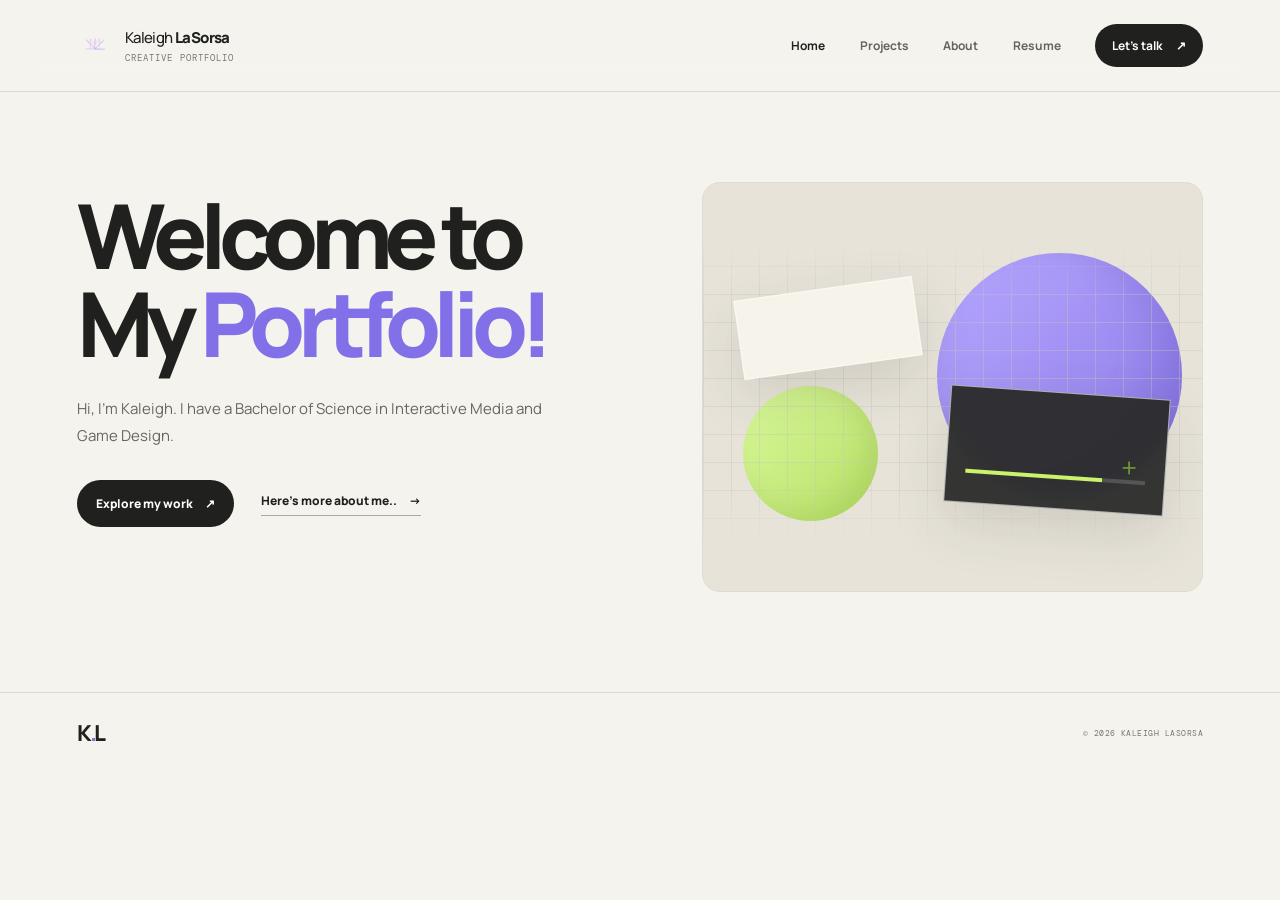
==== commit bb515988: "storypt6" ====
--- a/index.html
+++ b/index.html
@@ -61,70 +61,6 @@
         </div>
       </section>
 
-            <section class="section-wrap work-section" id="selected-work">
-                <div class="section-heading reveal">
-                    <div>
-                        <p class="eyebrow">01 / SELECTED WORK</p>
-                        <h2>Projects with a<br><span class="muted-heading">point of view.</span></h2>
-                    </div><a class="text-link" href="projects.html">All projects <span>↗</span></a>
-                </div>
-                <div class="project-grid">
-                    <article class="project-card reveal">
-                        <a class="project-visual story-visual" href="projects.html"
-                            aria-label="View Interactive Storybook project">
-                            <span class="visual-label">01 / INTERACTIVE MEDIA</span>
-                            <div class="storybook-shape"><span>Once<br>upon a<br><i>click.</i></span><b>✦</b></div><span
-                                class="visual-arrow"> ↗</span>
-                        </a>
-                        <div class="project-info">
-                            <div>
-                                <p class="project-type">INTERACTIVE STORYTELLING</p>
-                                <h3>Interactive Storybook</h3>
-                            </div><span class="project-number">01</span>
-                        </div>
-                        <p class="project-description">A playful reading experience inspired by <i>If You Give a Mouse a
-                                Cookie</i>, featuring original art and interactive exploration.</p>
-                    </article>
-                    <article class="project-card reveal">
-                        <a class="project-visual game-visual" href="https://youtu.be/v0D26dglorE" target="_blank"
-                            rel="noreferrer" aria-label="Watch Spirit Summoner project video">
-                            <span class="visual-label">02 / GAME DESIGN</span>
-                            <div class="game-window">
-                                <div class="game-window-top"><i></i><i></i><i></i><span>SPIRIT SUMMONER</span></div>
-                                <div class="pixel-sun"></div>
-                                <div class="pixel-ground"></div><span class="pixel-creature">◆</span><span
-                                    class="game-prompt">PRESS PLAY ▶</span>
-                            </div><span class="visual-arrow"> Watch Video ↗</span>
-                        </a>
-                        <div class="project-info">
-                            <div>
-                                <p class="project-type">RPG · TEAM PROJECT</p>
-                                <h3>Spirit Summoner</h3>
-                            </div><span class="project-number">02</span>
-                        </div>
-                        <p class="project-description">A Pokémon-inspired RPG prototype built with a team, featuring
-                            summon companions and creature battles.</p>
-                    </article>
-                    <article class="project-card reveal">
-                        <a class="project-visual identity-visual" href="projects.html"
-                            aria-label="View graphic design and identity work">
-                            <span class="visual-label">03 / GRAPHIC DESIGN</span>
-                            <div class="identity-paper"><span>KML</span><b>FORM<br>MEETS<br>FEELING.</b><i>Creative
-                                    identity study — 2026</i></div><span class="visual-arrow">↗</span>
-                        </a>
-                        <div class="project-info">
-                            <div>
-                                <p class="project-type">VISUAL COMMUNICATION</p>
-                                <h3>Graphic Design & Identity</h3>
-                            </div><span class="project-number">03</span>
-                        </div>
-                        <p class="project-description">A collection of visual experiments, design pieces, and brand
-                            explorations. Replace this preview with a specific project when ready.</p>
-                    </article>
-                </div>
-            </section>
-
-
 
       <footer class="site-footer"><a class="footer-brand" href="index.html">K<span>.</span>L</a><span>© <span
             data-year></span> KALEIGH LASORSA</span></footer>
